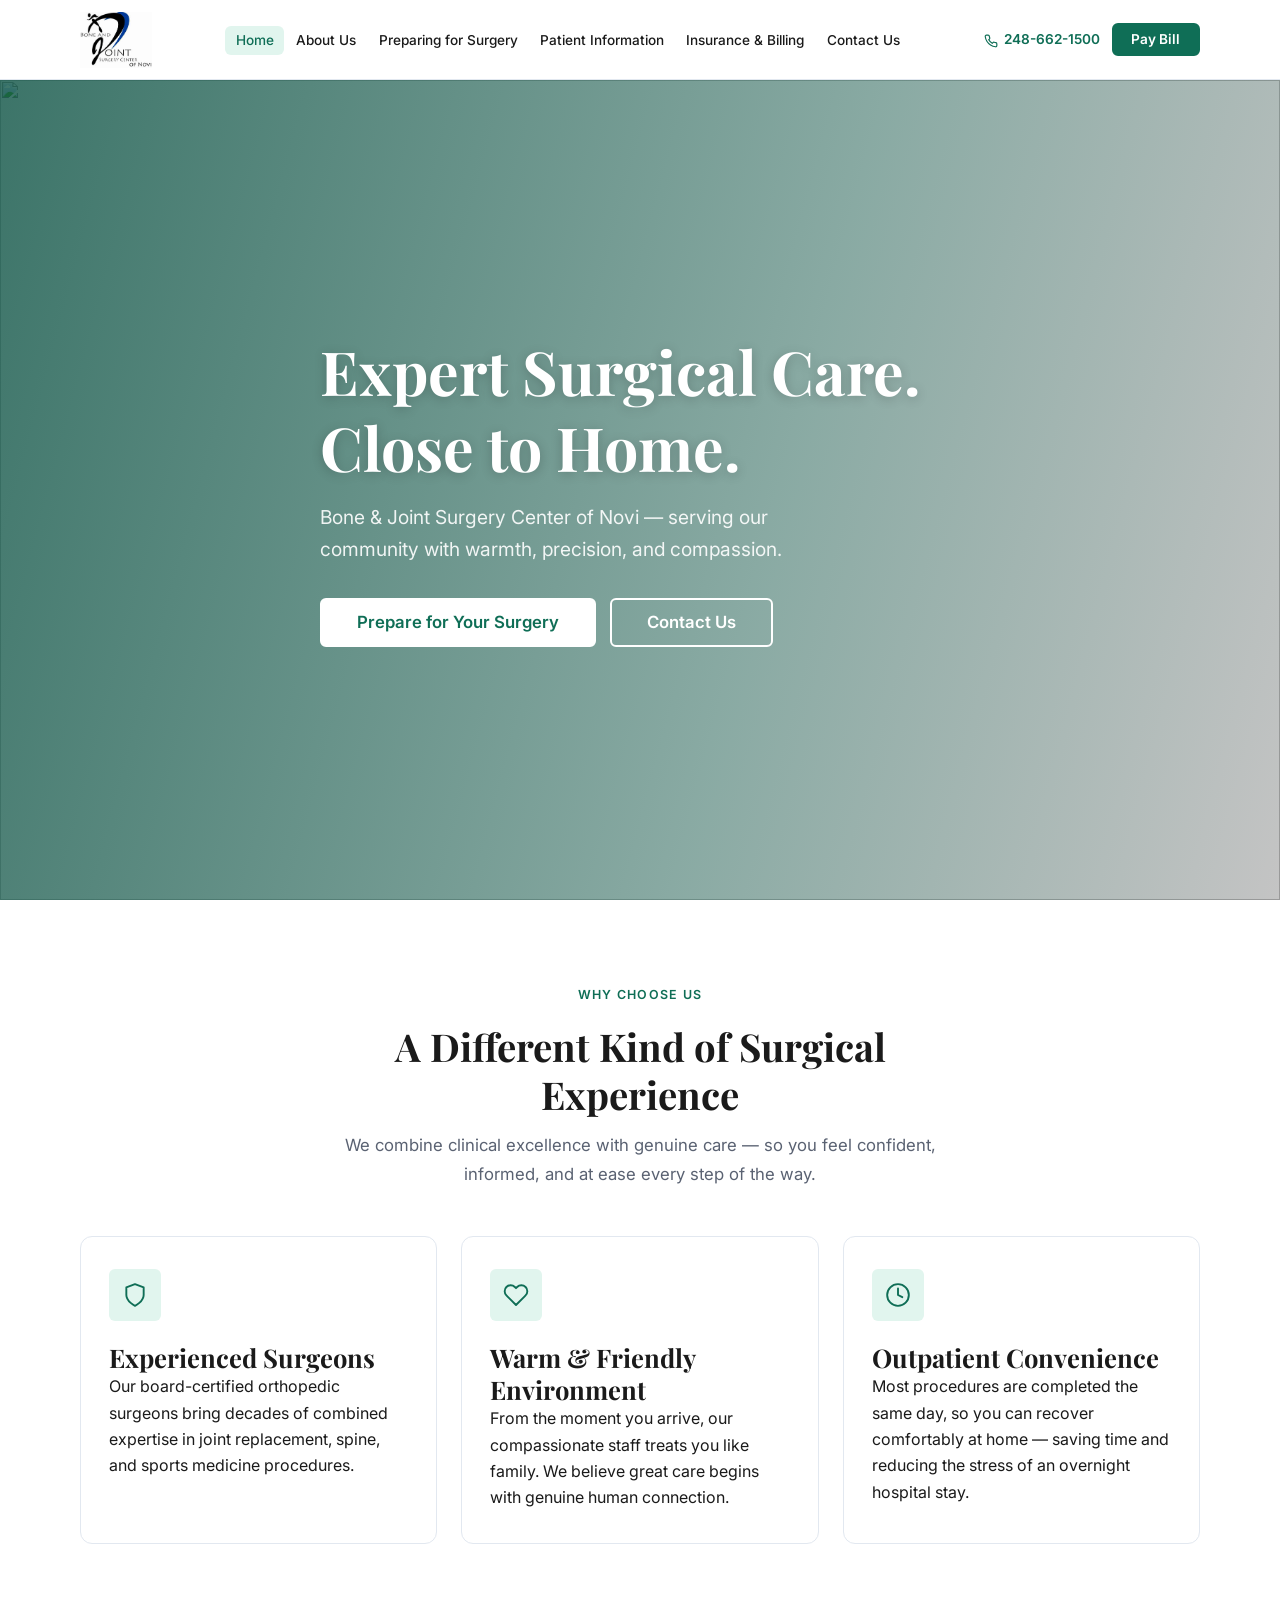
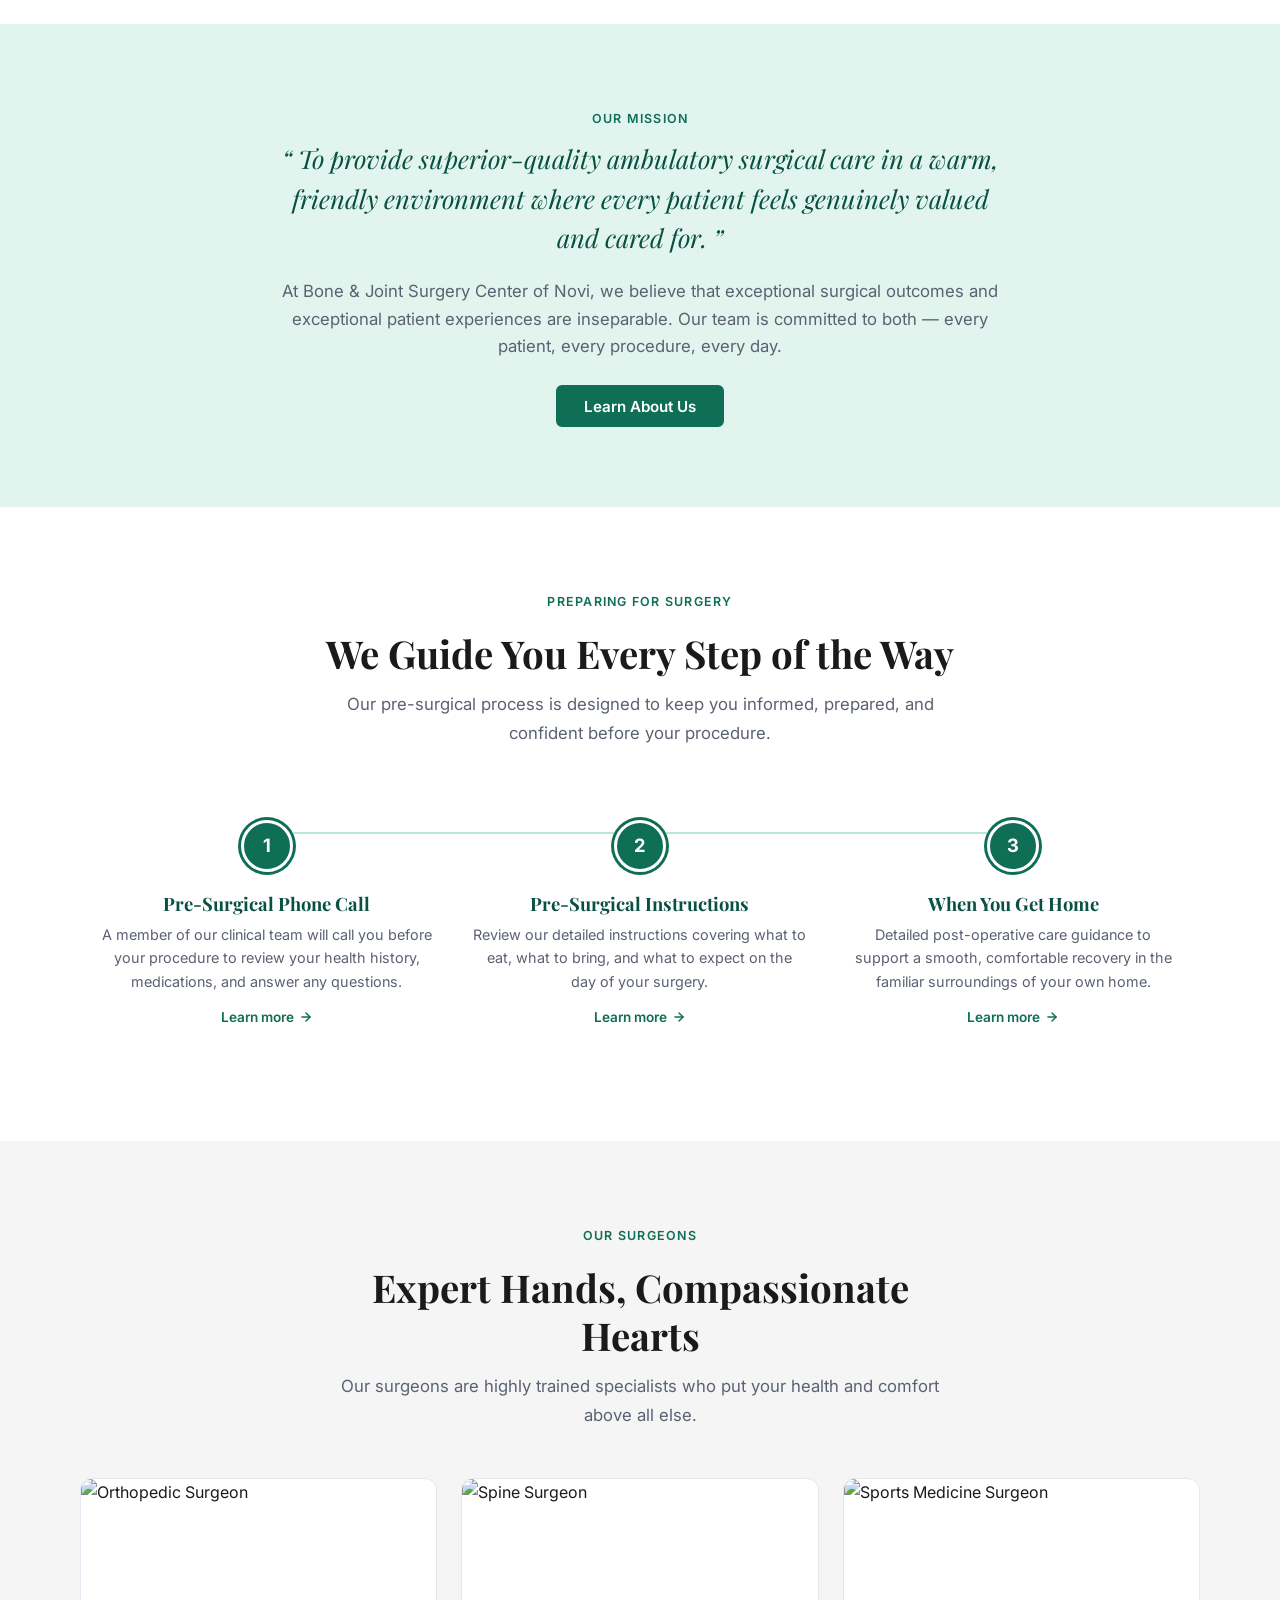
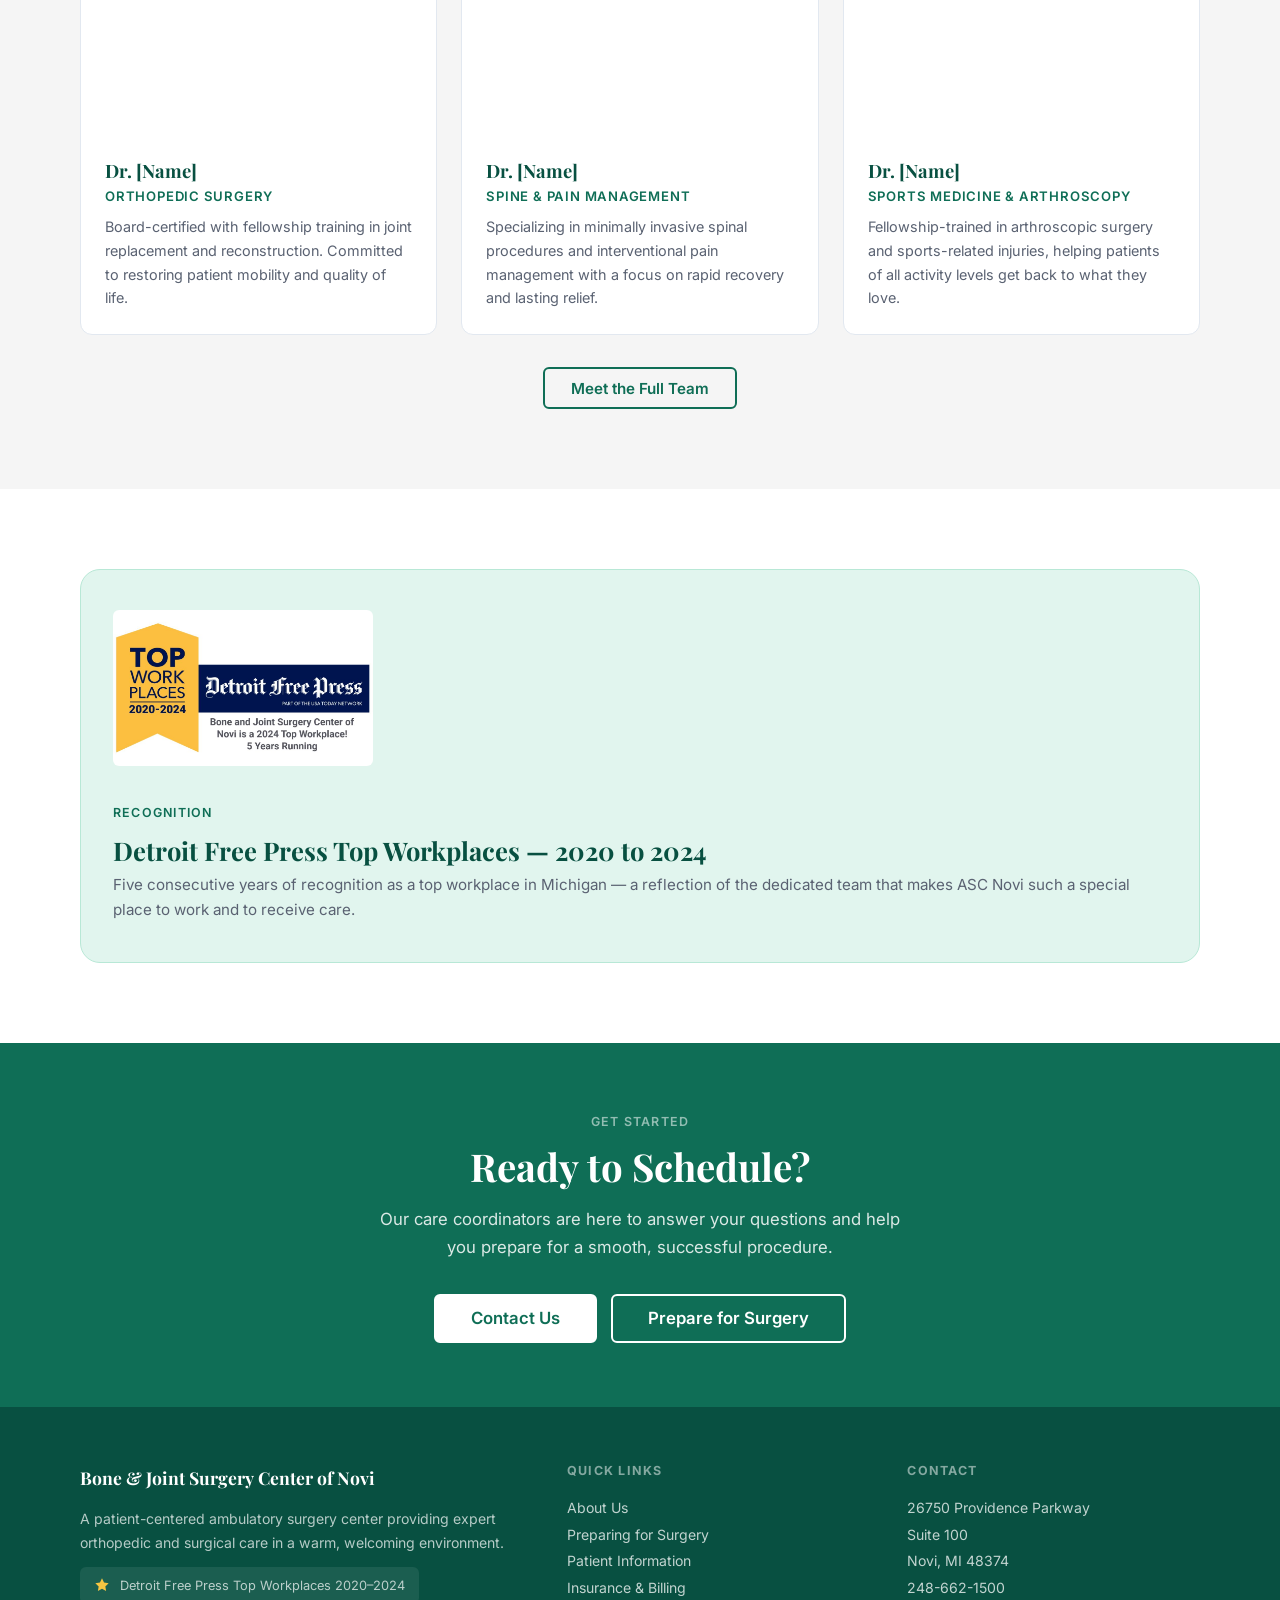
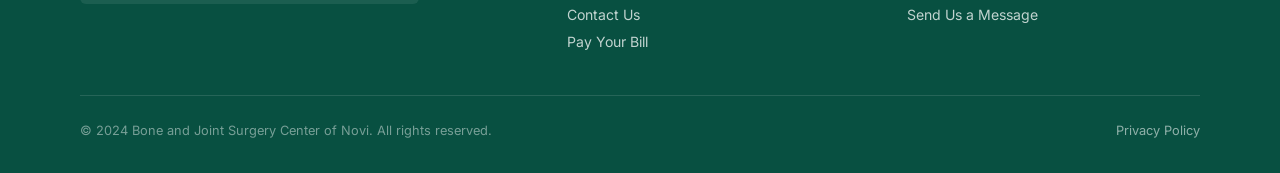
==== index.html @ f7911277 "Initial commit — ASC Novi static demo site Six-page static site (HTML/CSS/vanilla JS) for Bone and J" ====
<!DOCTYPE html>
<html lang="en">
<head>
  <meta charset="UTF-8" />
  <meta name="viewport" content="width=device-width, initial-scale=1.0" />
  <title>Bone &amp; Joint Surgery Center of Novi | Expert Outpatient Surgical Care</title>
  <meta name="description" content="Bone and Joint Surgery Center of Novi is a warm, patient-centered ambulatory surgery center offering expert orthopedic surgical care close to home in Novi, MI." />
  <link rel="preconnect" href="https://fonts.googleapis.com" />
  <link rel="preconnect" href="https://fonts.gstatic.com" crossorigin />
  <link href="https://fonts.googleapis.com/css2?family=Inter:wght@400;500;600;700&family=Playfair+Display:ital,wght@0,700;1,400&display=swap" rel="stylesheet" />
  <link rel="stylesheet" href="styles.css" />
</head>
<body>

  <!-- Navigation injected by nav.js -->
  <div id="nav-root"></div>

  <!-- ===================== HERO ===================== -->
  <section class="hero" aria-label="Welcome to Bone and Joint Surgery Center of Novi">
    <div class="hero-media">
      <!-- HERO IMAGE: replace src with images/hero-exterior.jpg once building photo is ready -->
      <img
        src="https://plus.unsplash.com/premium_photo-1661775601929-8c775187bea6?w=1600&auto=format&fit=crop&q=80"
        alt=""
        aria-hidden="true"
        loading="eager"
        fetchpriority="high"
      />
    </div>
    <div class="hero-overlay" aria-hidden="true"></div>
    <div class="container hero-content">
      <h1>Expert Surgical Care.<br />Close to Home.</h1>
      <p>Bone &amp; Joint Surgery Center of Novi — serving our community with warmth, precision, and compassion.</p>
      <div class="hero-btns">
        <a href="preparing.html" class="btn btn-white btn-lg">Prepare for Your Surgery</a>
        <a href="contact.html" class="btn btn-white-outline btn-lg">Contact Us</a>
      </div>
    </div>
  </section>

  <!-- ===================== WHY CHOOSE US ===================== -->
  <section class="section section--white" id="why-choose-us">
    <div class="container">
      <div class="section-header centered">
        <span class="section-label">Why Choose Us</span>
        <h2>A Different Kind of Surgical Experience</h2>
        <p>We combine clinical excellence with genuine care — so you feel confident, informed, and at ease every step of the way.</p>
      </div>
      <div class="grid-3">
        <div class="card">
          <div class="card-icon" aria-hidden="true">
            <svg xmlns="http://www.w3.org/2000/svg" viewBox="0 0 24 24" fill="none" stroke="currentColor" stroke-width="1.75" stroke-linecap="round" stroke-linejoin="round">
              <path d="M12 22s8-4 8-10V5l-8-3-8 3v7c0 6 8 10 8 10z"/>
            </svg>
          </div>
          <h3>Experienced Surgeons</h3>
          <p>Our board-certified orthopedic surgeons bring decades of combined expertise in joint replacement, spine, and sports medicine procedures.</p>
        </div>
        <div class="card">
          <div class="card-icon" aria-hidden="true">
            <svg xmlns="http://www.w3.org/2000/svg" viewBox="0 0 24 24" fill="none" stroke="currentColor" stroke-width="1.75" stroke-linecap="round" stroke-linejoin="round">
              <path d="M20.84 4.61a5.5 5.5 0 0 0-7.78 0L12 5.67l-1.06-1.06a5.5 5.5 0 0 0-7.78 7.78l1.06 1.06L12 21.23l7.78-7.78 1.06-1.06a5.5 5.5 0 0 0 0-7.78z"/>
            </svg>
          </div>
          <h3>Warm &amp; Friendly Environment</h3>
          <p>From the moment you arrive, our compassionate staff treats you like family. We believe great care begins with genuine human connection.</p>
        </div>
        <div class="card">
          <div class="card-icon" aria-hidden="true">
            <svg xmlns="http://www.w3.org/2000/svg" viewBox="0 0 24 24" fill="none" stroke="currentColor" stroke-width="1.75" stroke-linecap="round" stroke-linejoin="round">
              <circle cx="12" cy="12" r="10"/>
              <polyline points="12 6 12 12 16 14"/>
            </svg>
          </div>
          <h3>Outpatient Convenience</h3>
          <p>Most procedures are completed the same day, so you can recover comfortably at home — saving time and reducing the stress of an overnight hospital stay.</p>
        </div>
      </div>
    </div>
  </section>

  <!-- ===================== OUR MISSION ===================== -->
  <section class="section section--accent" id="our-mission">
    <div class="container">
      <div class="mission-block">
        <span class="section-label">Our Mission</span>
        <blockquote>
          To provide superior-quality ambulatory surgical care in a warm, friendly environment where every patient feels genuinely valued and cared for.
        </blockquote>
        <p>At Bone &amp; Joint Surgery Center of Novi, we believe that exceptional surgical outcomes and exceptional patient experiences are inseparable. Our team is committed to both — every patient, every procedure, every day.</p>
        <a href="about.html" class="btn btn-primary mt-3">Learn About Us</a>
      </div>
    </div>
  </section>

  <!-- ===================== PREPARING FOR SURGERY ===================== -->
  <section class="section section--white" id="preparing">
    <div class="container">
      <div class="section-header centered">
        <span class="section-label">Preparing for Surgery</span>
        <h2>We Guide You Every Step of the Way</h2>
        <p>Our pre-surgical process is designed to keep you informed, prepared, and confident before your procedure.</p>
      </div>
      <div class="timeline">
        <div class="timeline-step">
          <div class="timeline-num" aria-hidden="true">1</div>
          <div class="timeline-step-body">
            <h4>Pre-Surgical Phone Call</h4>
            <p>A member of our clinical team will call you before your procedure to review your health history, medications, and answer any questions.</p>
            <a href="preparing.html#pre-surgical-call">Learn more
              <svg xmlns="http://www.w3.org/2000/svg" width="14" height="14" viewBox="0 0 24 24" fill="none" stroke="currentColor" stroke-width="2.5" stroke-linecap="round" stroke-linejoin="round" aria-hidden="true"><line x1="5" y1="12" x2="19" y2="12"/><polyline points="12 5 19 12 12 19"/></svg>
            </a>
          </div>
        </div>
        <div class="timeline-step">
          <div class="timeline-num" aria-hidden="true">2</div>
          <div class="timeline-step-body">
            <h4>Pre-Surgical Instructions</h4>
            <p>Review our detailed instructions covering what to eat, what to bring, and what to expect on the day of your surgery.</p>
            <a href="preparing.html#pre-surgical-instructions">Learn more
              <svg xmlns="http://www.w3.org/2000/svg" width="14" height="14" viewBox="0 0 24 24" fill="none" stroke="currentColor" stroke-width="2.5" stroke-linecap="round" stroke-linejoin="round" aria-hidden="true"><line x1="5" y1="12" x2="19" y2="12"/><polyline points="12 5 19 12 12 19"/></svg>
            </a>
          </div>
        </div>
        <div class="timeline-step">
          <div class="timeline-num" aria-hidden="true">3</div>
          <div class="timeline-step-body">
            <h4>When You Get Home</h4>
            <p>Detailed post-operative care guidance to support a smooth, comfortable recovery in the familiar surroundings of your own home.</p>
            <a href="preparing.html#when-you-get-home">Learn more
              <svg xmlns="http://www.w3.org/2000/svg" width="14" height="14" viewBox="0 0 24 24" fill="none" stroke="currentColor" stroke-width="2.5" stroke-linecap="round" stroke-linejoin="round" aria-hidden="true"><line x1="5" y1="12" x2="19" y2="12"/><polyline points="12 5 19 12 12 19"/></svg>
            </a>
          </div>
        </div>
      </div>
    </div>
  </section>

  <!-- ===================== OUR SURGEONS ===================== -->
  <section class="section section--tinted" id="our-surgeons">
    <div class="container">
      <div class="section-header centered">
        <span class="section-label">Our Surgeons</span>
        <h2>Expert Hands, Compassionate Hearts</h2>
        <p>Our surgeons are highly trained specialists who put your health and comfort above all else.</p>
      </div>
      <div class="grid-3">
        <div class="surgeon-card">
          <img src="https://images.unsplash.com/photo-1612349317150-e413f6a5b16d?w=400&h=520&auto=format&fit=crop&crop=faces"
            alt="Orthopedic Surgeon" loading="lazy" width="400" height="260" />
          <div class="surgeon-card-body">
            <h4>Dr. [Name]</h4>
            <p class="specialty">Orthopedic Surgery</p>
            <p>Board-certified with fellowship training in joint replacement and reconstruction. Committed to restoring patient mobility and quality of life.</p>
          </div>
        </div>
        <div class="surgeon-card">
          <img src="https://images.unsplash.com/photo-1559839734-2b71ea197ec2?w=400&h=520&auto=format&fit=crop&crop=faces"
            alt="Spine Surgeon" loading="lazy" width="400" height="260" />
          <div class="surgeon-card-body">
            <h4>Dr. [Name]</h4>
            <p class="specialty">Spine &amp; Pain Management</p>
            <p>Specializing in minimally invasive spinal procedures and interventional pain management with a focus on rapid recovery and lasting relief.</p>
          </div>
        </div>
        <div class="surgeon-card">
          <img src="https://images.unsplash.com/photo-1622253692010-333f2da6031d?w=400&h=520&auto=format&fit=crop&crop=faces"
            alt="Sports Medicine Surgeon" loading="lazy" width="400" height="260" />
          <div class="surgeon-card-body">
            <h4>Dr. [Name]</h4>
            <p class="specialty">Sports Medicine &amp; Arthroscopy</p>
            <p>Fellowship-trained in arthroscopic surgery and sports-related injuries, helping patients of all activity levels get back to what they love.</p>
          </div>
        </div>
      </div>
      <div class="text-center mt-4">
        <a href="about.html#surgeons" class="btn btn-outline">Meet the Full Team</a>
      </div>
    </div>
  </section>

  <!-- ===================== AWARD CALLOUT ===================== -->
  <section class="section section--white" id="awards">
    <div class="container">
      <div class="award-callout">
        <img
          src="images/award-badge.jpeg"
          alt="Detroit Free Press Top Workplaces 2020–2024 — 5 Years Running"
          loading="lazy"
          style="width:260px;flex-shrink:0;border-radius:var(--radius-sm);"
        />
        <div class="award-content">
          <span class="section-label">Recognition</span>
          <h3>Detroit Free Press Top Workplaces — 2020 to 2024</h3>
          <p>Five consecutive years of recognition as a top workplace in Michigan — a reflection of the dedicated team that makes ASC Novi such a special place to work and to receive care.</p>
        </div>
      </div>
    </div>
  </section>

  <!-- ===================== CTA BANNER ===================== -->
  <section class="cta-banner" id="schedule" aria-label="Schedule your procedure">
    <div class="container">
      <span class="section-label" style="color:rgba(255,255,255,.55);">Get Started</span>
      <h2>Ready to Schedule?</h2>
      <p>Our care coordinators are here to answer your questions and help you prepare for a smooth, successful procedure.</p>
      <div class="btn-group">
        <a href="contact.html" class="btn btn-white btn-lg">Contact Us</a>
        <a href="preparing.html" class="btn btn-white-outline btn-lg">Prepare for Surgery</a>
      </div>
    </div>
  </section>

  <!-- ===================== FOOTER ===================== -->
  <footer class="site-footer" role="contentinfo">
    <div class="container">
      <div class="footer-grid">
        <div class="footer-brand">
          <div class="logo">Bone &amp; Joint Surgery Center of Novi</div>
          <p>A patient-centered ambulatory surgery center providing expert orthopedic and surgical care in a warm, welcoming environment.</p>
          <div class="footer-award">
            <svg xmlns="http://www.w3.org/2000/svg" width="16" height="16" viewBox="0 0 24 24" fill="currentColor" aria-hidden="true">
              <polygon points="12 2 15.09 8.26 22 9.27 17 14.14 18.18 21.02 12 17.77 5.82 21.02 7 14.14 2 9.27 8.91 8.26 12 2"/>
            </svg>
            Detroit Free Press Top Workplaces 2020–2024
          </div>
        </div>
        <div class="footer-col">
          <h5>Quick Links</h5>
          <a href="about.html">About Us</a>
          <a href="preparing.html">Preparing for Surgery</a>
          <a href="patients.html">Patient Information</a>
          <a href="billing.html">Insurance &amp; Billing</a>
          <a href="contact.html">Contact Us</a>
          <a href="https://secure.epayhealthcare.com/bjn568epay" target="_blank" rel="noopener noreferrer">Pay Your Bill</a>
        </div>
        <div class="footer-col">
          <h5>Contact</h5>
          <address>
            26750 Providence Parkway<br />
            Suite 100<br />
            Novi, MI 48374
          </address>
          <a href="tel:2486621500">248-662-1500</a>
          <a href="contact.html">Send Us a Message</a>
        </div>
      </div>
      <div class="footer-bottom">
        <p>&copy; 2024 Bone and Joint Surgery Center of Novi. All rights reserved.</p>
        <a href="contact.html">Privacy Policy</a>
      </div>
    </div>
  </footer>

  <script src="nav.js"></script>
</body>
</html>
---- styles.css ----
/* ============================================================
   ASC Novi — Shared Stylesheet
   ============================================================ */

/* --- Custom Properties --- */
:root {
  --color-primary:      #0F6E56;
  --color-primary-dark: #085041;
  --color-primary-mid:  #0d5f4a;
  --color-accent:       #E1F5EE;
  --color-accent-border:#b8e8d6;
  --color-bg:           #F5F5F5;
  --color-surface:      #FFFFFF;
  --color-text:         #1A1A1A;
  --color-text-muted:   #5a6272;
  --color-border:       #e2e8f0;
  --color-nav-height:   80px;

  --font-body:    'Inter', system-ui, sans-serif;
  --font-heading: 'Playfair Display', Georgia, serif;

  --radius-sm:  6px;
  --radius-md:  12px;
  --radius-lg:  20px;

  --shadow-card: 0 1px 4px rgba(0,0,0,.07), 0 2px 12px rgba(0,0,0,.05);
  --transition:  .22s ease;
}

/* --- Reset --- */
*, *::before, *::after { box-sizing: border-box; margin: 0; padding: 0; }
html { scroll-behavior: smooth; font-size: 16px; }
body {
  font-family: var(--font-body);
  color: var(--color-text);
  background: var(--color-bg);
  line-height: 1.65;
  -webkit-font-smoothing: antialiased;
}
img, video { display: block; max-width: 100%; }
a { color: inherit; text-decoration: none; }
ul { list-style: none; }
button { cursor: pointer; font-family: inherit; }

/* --- Typography --- */
h1, h2, h3, h4, h5 {
  font-family: var(--font-heading);
  line-height: 1.25;
  color: var(--color-text);
}
h1 { font-size: clamp(2rem, 5vw, 3.4rem); }
h2 { font-size: clamp(1.6rem, 3.5vw, 2.4rem); }
h3 { font-size: clamp(1.2rem, 2.5vw, 1.6rem); }
h4 { font-size: 1.15rem; }
p  { font-size: 1rem; }

.section-label {
  display: inline-block;
  font-size: .78rem;
  font-weight: 600;
  letter-spacing: .1em;
  text-transform: uppercase;
  color: var(--color-primary);
  margin-bottom: .6rem;
}

/* --- Layout Utilities --- */
.container {
  width: 100%;
  max-width: 1160px;
  margin-inline: auto;
  padding-inline: 1.25rem;
}
.section { padding-block: 5rem; }
.section--tinted { background: var(--color-bg); }
.section--white  { background: var(--color-surface); }
.section--accent { background: var(--color-accent); }
.section--dark   { background: var(--color-primary-dark); color: #fff; }

.text-center { text-align: center; }
.mt-1 { margin-top: .5rem; }
.mt-2 { margin-top: 1rem; }
.mt-3 { margin-top: 1.5rem; }
.mt-4 { margin-top: 2rem; }
.mb-1 { margin-bottom: .5rem; }
.mb-2 { margin-bottom: 1rem; }
.mb-3 { margin-bottom: 1.5rem; }

/* --- Buttons --- */
.btn {
  display: inline-flex;
  align-items: center;
  gap: .45rem;
  padding: .72rem 1.6rem;
  border-radius: var(--radius-sm);
  font-size: .95rem;
  font-weight: 600;
  font-family: var(--font-body);
  border: 2px solid transparent;
  transition: background var(--transition), color var(--transition), border-color var(--transition);
  line-height: 1;
  white-space: nowrap;
}
.btn-primary {
  background: var(--color-primary);
  color: #fff;
  border-color: var(--color-primary);
}
.btn-primary:hover {
  background: var(--color-primary-dark);
  border-color: var(--color-primary-dark);
}
.btn-outline {
  background: transparent;
  color: var(--color-primary);
  border-color: var(--color-primary);
}
.btn-outline:hover {
  background: var(--color-primary);
  color: #fff;
}
.btn-white {
  background: #fff;
  color: var(--color-primary);
  border-color: #fff;
}
.btn-white:hover {
  background: var(--color-accent);
}
.btn-white-outline {
  background: transparent;
  color: #fff;
  border-color: #fff;
}
.btn-white-outline:hover {
  background: rgba(255,255,255,.12);
}
.btn-sm {
  padding: .5rem 1.1rem;
  font-size: .85rem;
}
.btn-lg {
  padding: .9rem 2.2rem;
  font-size: 1.05rem;
}

/* ============================================================
   NAVIGATION
   ============================================================ */
#site-nav {
  position: sticky;
  top: 0;
  z-index: 1000;
  background: var(--color-surface);
  border-bottom: 1px solid var(--color-border);
  height: var(--color-nav-height);
  transition: box-shadow var(--transition);
}
#site-nav.scrolled {
  box-shadow: 0 2px 16px rgba(0,0,0,.08);
}
.nav-inner {
  display: flex;
  align-items: center;
  justify-content: space-between;
  height: 100%;
  gap: 1rem;
}
.nav-logo {
  display: flex;
  align-items: center;
  flex-shrink: 0;
  line-height: 1;
}
.nav-logo-img {
  display: block;
  height: 56px;
  width: auto;
}
.nav-links {
  display: flex;
  align-items: center;
  gap: .1rem;
  flex: 1;
  justify-content: center;
}
.nav-links a {
  font-size: .85rem;
  font-weight: 500;
  color: var(--color-text);
  padding: .4rem .65rem;
  border-radius: var(--radius-sm);
  transition: color var(--transition), background var(--transition);
  white-space: nowrap;
}
.nav-links a:hover,
.nav-links a.active {
  color: var(--color-primary);
  background: var(--color-accent);
}
.nav-right {
  display: flex;
  align-items: center;
  gap: .75rem;
  flex-shrink: 0;
}
.nav-phone {
  font-size: .85rem;
  font-weight: 600;
  color: var(--color-primary);
  white-space: nowrap;
}
.nav-phone svg { vertical-align: middle; margin-right: .2rem; }
.nav-hamburger {
  display: none;
  flex-direction: column;
  gap: 5px;
  background: none;
  border: none;
  padding: .4rem;
  margin-left: .5rem;
}
.nav-hamburger span {
  display: block;
  width: 22px;
  height: 2px;
  background: var(--color-text);
  border-radius: 2px;
  transition: transform var(--transition), opacity var(--transition);
}
/* gap:6 + height:2.5 → centre offset = (6 + 2.5) / 2 = 4.25 ≈ 8.5px total */
.nav-hamburger.open span:nth-child(1) { transform: translateY(8.5px) rotate(45deg); }
.nav-hamburger.open span:nth-child(2) { opacity: 0; transform: scaleX(0); }
.nav-hamburger.open span:nth-child(3) { transform: translateY(-8.5px) rotate(-45deg); }

.nav-mobile-menu {
  display: none;
  position: absolute;
  top: var(--color-nav-height);
  left: 0;
  right: 0;
  background: var(--color-surface);
  border-bottom: 1px solid var(--color-border);
  padding: 1rem 1.25rem 1.5rem;
  z-index: 999;
}
.nav-mobile-menu.open { display: block; }
.nav-mobile-menu a {
  display: block;
  font-size: .95rem;
  font-weight: 500;
  padding: .7rem 0;
  border-bottom: 1px solid var(--color-border);
  color: var(--color-text);
}
.nav-mobile-menu a:last-child { border-bottom: none; }
.nav-mobile-menu a:hover { color: var(--color-primary); }
.nav-mobile-bottom {
  margin-top: 1rem;
  display: flex;
  align-items: center;
  justify-content: space-between;
}
.nav-mobile-phone {
  font-weight: 600;
  color: var(--color-primary);
  font-size: .9rem;
}

/* ============================================================
   HERO
   ============================================================ */
.hero {
  position: relative;
  height: calc(100vh - var(--color-nav-height));
  min-height: 520px;
  max-height: 860px;
  overflow: hidden;
  display: flex;
  align-items: center;
}
.hero-media {
  position: absolute;
  inset: 0;
  z-index: 0;
}
.hero-media video,
.hero-media img {
  width: 100%;
  height: 100%;
  object-fit: cover;
  object-position: center 30%;
}
.hero-overlay {
  position: absolute;
  inset: 0;
  background: linear-gradient(105deg, rgba(8,80,65,.78) 0%, rgba(8,80,65,.45) 60%, rgba(0,0,0,.2) 100%);
  z-index: 1;
}
.hero-content {
  position: relative;
  z-index: 2;
  color: #fff;
  max-width: 680px;
}
.hero-content h1 {
  color: #fff;
  font-size: clamp(2.2rem, 6vw, 3.8rem);
  margin-bottom: 1rem;
  text-shadow: 0 2px 12px rgba(0,0,0,.2);
}
.hero-content p {
  font-size: clamp(.95rem, 2vw, 1.2rem);
  color: rgba(255,255,255,.9);
  margin-bottom: 2rem;
  max-width: 520px;
  line-height: 1.7;
}
.hero-btns { display: flex; flex-wrap: wrap; gap: .85rem; }

/* ============================================================
   CARDS
   ============================================================ */
.card {
  background: var(--color-surface);
  border: 1px solid var(--color-border);
  border-radius: var(--radius-md);
  padding: 2rem 1.75rem;
  transition: box-shadow var(--transition);
}
.card:hover { box-shadow: var(--shadow-card); }

.card-icon {
  width: 52px;
  height: 52px;
  border-radius: var(--radius-sm);
  background: var(--color-accent);
  display: flex;
  align-items: center;
  justify-content: center;
  margin-bottom: 1.25rem;
  color: var(--color-primary);
}
.card-icon svg { width: 26px; height: 26px; }

.grid-3 { display: grid; grid-template-columns: repeat(3, 1fr); gap: 1.5rem; }
.grid-2 { display: grid; grid-template-columns: repeat(2, 1fr); gap: 1.5rem; }
.grid-auto { display: grid; grid-template-columns: repeat(auto-fit, minmax(280px, 1fr)); gap: 1.5rem; }

/* ============================================================
   SECTION HEADERS
   ============================================================ */
.section-header {
  margin-bottom: 3rem;
}
.section-header.centered {
  text-align: center;
  max-width: 640px;
  margin-inline: auto;
  margin-bottom: 3rem;
}
.section-header h2 { margin-top: .4rem; }
.section-header p {
  margin-top: .85rem;
  color: var(--color-text-muted);
  font-size: 1.05rem;
  line-height: 1.7;
}

/* ============================================================
   MISSION BLOCK
   ============================================================ */
.mission-block {
  max-width: 720px;
  margin-inline: auto;
  text-align: center;
}
.mission-block blockquote {
  font-family: var(--font-heading);
  font-size: clamp(1.2rem, 2.5vw, 1.6rem);
  color: var(--color-primary-dark);
  line-height: 1.55;
  border-left: none;
  padding: 0;
  font-style: italic;
}
.mission-block blockquote::before { content: "\201C"; }
.mission-block blockquote::after  { content: "\201D"; }
.mission-block p {
  margin-top: 1.25rem;
  color: var(--color-text-muted);
  font-size: 1.05rem;
}

/* ============================================================
   TIMELINE (Preparing for Surgery — Home)
   ============================================================ */
.timeline {
  display: grid;
  grid-template-columns: repeat(3, 1fr);
  gap: 0;
  position: relative;
}
.timeline::before {
  content: '';
  position: absolute;
  top: 36px;
  left: calc(16.67% + 26px);
  right: calc(16.67% + 26px);
  height: 2px;
  background: var(--color-accent-border);
}
.timeline-step {
  text-align: center;
  padding: 1.5rem 1.25rem 2rem;
  position: relative;
}
.timeline-num {
  width: 52px;
  height: 52px;
  border-radius: 50%;
  background: var(--color-primary);
  color: #fff;
  font-weight: 700;
  font-size: 1.15rem;
  display: flex;
  align-items: center;
  justify-content: center;
  margin: 0 auto 1.25rem;
  position: relative;
  z-index: 1;
  border: 3px solid var(--color-surface);
  box-shadow: 0 0 0 3px var(--color-primary);
}
.timeline-step h4 { margin-bottom: .5rem; color: var(--color-primary-dark); }
.timeline-step p { font-size: .9rem; color: var(--color-text-muted); }
.timeline-step a {
  display: inline-flex;
  align-items: center;
  gap: .3rem;
  font-size: .85rem;
  font-weight: 600;
  color: var(--color-primary);
  margin-top: .75rem;
}
.timeline-step a:hover { text-decoration: underline; }

/* ============================================================
   SURGEON CARDS
   ============================================================ */
.surgeon-card {
  background: var(--color-surface);
  border: 1px solid var(--color-border);
  border-radius: var(--radius-md);
  overflow: hidden;
  transition: box-shadow var(--transition);
}
.surgeon-card:hover { box-shadow: var(--shadow-card); }
.surgeon-card img {
  width: 100%;
  height: 260px;
  object-fit: cover;
  object-position: center top;
}
.surgeon-card-body {
  padding: 1.25rem 1.5rem 1.5rem;
}
.surgeon-card-body h4 { font-size: 1.15rem; color: var(--color-primary-dark); }
.surgeon-card-body .specialty {
  font-size: .82rem;
  font-weight: 600;
  letter-spacing: .06em;
  text-transform: uppercase;
  color: var(--color-primary);
  margin-top: .25rem;
}
.surgeon-card-body p {
  font-size: .9rem;
  color: var(--color-text-muted);
  margin-top: .5rem;
}

/* ============================================================
   AWARD CALLOUT
   ============================================================ */
.award-callout {
  background: var(--color-accent);
  border: 1px solid var(--color-accent-border);
  border-radius: var(--radius-lg);
  padding: 2.5rem 2rem;
  display: flex;
  align-items: center;
  gap: 2rem;
  flex-wrap: wrap;
}
.award-badge {
  width: 90px;
  height: 90px;
  border-radius: 50%;
  background: var(--color-primary);
  color: #fff;
  display: flex;
  flex-direction: column;
  align-items: center;
  justify-content: center;
  text-align: center;
  flex-shrink: 0;
  font-size: .65rem;
  font-weight: 700;
  letter-spacing: .03em;
  padding: .5rem;
  line-height: 1.3;
}
.award-badge .years { font-size: 1.4rem; font-family: var(--font-heading); line-height: 1; }
.award-content h3 { color: var(--color-primary-dark); }
.award-content p { color: var(--color-text-muted); margin-top: .4rem; font-size: .95rem; }

/* ============================================================
   CTA BANNER
   ============================================================ */
.cta-banner {
  background: var(--color-primary);
  color: #fff;
  padding-block: 4rem;
  text-align: center;
}
.cta-banner h2 { color: #fff; margin-bottom: 1rem; }
.cta-banner p { color: rgba(255,255,255,.85); font-size: 1.05rem; margin-bottom: 2rem; max-width: 540px; margin-inline: auto; margin-bottom: 2rem; }
.cta-banner .btn-group { display: flex; flex-wrap: wrap; justify-content: center; gap: .85rem; }

/* ============================================================
   FOOTER
   ============================================================ */
.site-footer {
  background: var(--color-primary-dark);
  color: #fff;
  padding-block: 3.5rem 2rem;
}
.footer-grid {
  display: grid;
  grid-template-columns: 1.5fr 1fr 1fr;
  gap: 3rem;
  margin-bottom: 2.5rem;
}
.footer-brand .logo {
  font-family: var(--font-heading);
  font-size: 1.1rem;
  font-weight: 700;
  color: #fff;
  margin-bottom: .9rem;
}
.footer-brand p { font-size: .88rem; color: rgba(255,255,255,.7); line-height: 1.7; }
.footer-col h5 {
  font-family: var(--font-body);
  font-size: .78rem;
  font-weight: 700;
  letter-spacing: .1em;
  text-transform: uppercase;
  color: rgba(255,255,255,.5);
  margin-bottom: 1rem;
}
.footer-col a, .footer-col p, .footer-col address {
  font-size: .88rem;
  color: rgba(255,255,255,.75);
  line-height: 1.9;
  font-style: normal;
  display: block;
}
.footer-col a:hover { color: #fff; }
.footer-award {
  display: inline-flex;
  align-items: center;
  gap: .6rem;
  background: rgba(255,255,255,.08);
  border-radius: var(--radius-sm);
  padding: .5rem .9rem;
  margin-top: .75rem;
  font-size: .8rem;
  color: rgba(255,255,255,.7);
}
.footer-award svg { color: #f5c542; flex-shrink: 0; }
.footer-bottom {
  border-top: 1px solid rgba(255,255,255,.12);
  padding-top: 1.5rem;
  display: flex;
  align-items: center;
  justify-content: space-between;
  flex-wrap: wrap;
  gap: .75rem;
}
.footer-bottom p { font-size: .8rem; color: rgba(255,255,255,.45); }
.footer-bottom a { color: rgba(255,255,255,.55); font-size: .8rem; }
.footer-bottom a:hover { color: #fff; }

/* ============================================================
   PAGE HEROES (inner pages)
   ============================================================ */
.page-hero {
  background: var(--color-primary);
  color: #fff;
  padding-block: 3.5rem 3rem;
}
.page-hero .section-label { color: rgba(255,255,255,.6); }
.page-hero h1 { color: #fff; font-size: clamp(1.8rem, 4vw, 2.8rem); margin-top: .3rem; }
.page-hero p { color: rgba(255,255,255,.85); margin-top: .75rem; font-size: 1.05rem; max-width: 580px; }

/* ============================================================
   ABOUT PAGE — TABS
   ============================================================ */
.tab-nav {
  display: flex;
  gap: .25rem;
  border-bottom: 2px solid var(--color-border);
  margin-bottom: 2.5rem;
  overflow-x: auto;
  scrollbar-width: none;
}
.tab-nav::-webkit-scrollbar { display: none; }
.tab-btn {
  padding: .75rem 1.4rem;
  font-size: .9rem;
  font-weight: 600;
  color: var(--color-text-muted);
  background: none;
  border: none;
  border-bottom: 2px solid transparent;
  margin-bottom: -2px;
  transition: color var(--transition), border-color var(--transition);
  white-space: nowrap;
  font-family: var(--font-body);
}
.tab-btn:hover { color: var(--color-primary); }
.tab-btn.active { color: var(--color-primary); border-bottom-color: var(--color-primary); }

.tab-panel { display: none; }
.tab-panel.active { display: block; }

.facility-grid {
  display: grid;
  grid-template-columns: 1fr 1fr;
  gap: 2.5rem;
  align-items: center;
}
.facility-grid img {
  border-radius: var(--radius-md);
  width: 100%;
  height: 340px;
  object-fit: cover;
}
.facility-text h3 { color: var(--color-primary-dark); margin-bottom: 1rem; }
.facility-text p { color: var(--color-text-muted); margin-bottom: .85rem; line-height: 1.75; }

.leader-card {
  display: flex;
  gap: 1.25rem;
  align-items: flex-start;
  padding: 1.5rem;
  border: 1px solid var(--color-border);
  border-radius: var(--radius-md);
  background: var(--color-surface);
}
.leader-avatar {
  width: 68px;
  height: 68px;
  border-radius: 50%;
  object-fit: cover;
  flex-shrink: 0;
  background: var(--color-accent);
}
.leader-info h4 { color: var(--color-primary-dark); }
.leader-info .role {
  font-size: .82rem;
  font-weight: 600;
  color: var(--color-primary);
  text-transform: uppercase;
  letter-spacing: .06em;
  margin: .2rem 0 .5rem;
}
.leader-info p { font-size: .88rem; color: var(--color-text-muted); }

/* ============================================================
   PREPARING PAGE
   ============================================================ */
.prep-section {
  padding-block: 3.5rem;
  border-bottom: 1px solid var(--color-border);
}
.prep-section:last-of-type { border-bottom: none; }
.prep-icon {
  width: 60px;
  height: 60px;
  border-radius: var(--radius-md);
  background: var(--color-accent);
  display: flex;
  align-items: center;
  justify-content: center;
  margin-bottom: 1.25rem;
  color: var(--color-primary);
}
.prep-icon svg { width: 30px; height: 30px; }
.prep-content h2 { margin-bottom: 1rem; color: var(--color-primary-dark); }
.prep-content p { color: var(--color-text-muted); margin-bottom: .85rem; line-height: 1.75; }
.prep-content ul {
  list-style: none;
  margin: 1rem 0;
}
.prep-content ul li {
  display: flex;
  gap: .65rem;
  align-items: flex-start;
  margin-bottom: .6rem;
  font-size: .95rem;
  color: var(--color-text-muted);
}
.prep-content ul li::before {
  content: '';
  width: 7px;
  height: 7px;
  border-radius: 50%;
  background: var(--color-primary);
  margin-top: .45rem;
  flex-shrink: 0;
}

.callout-box {
  background: var(--color-accent);
  border: 1px solid var(--color-accent-border);
  border-left: 4px solid var(--color-primary);
  border-radius: var(--radius-sm);
  padding: 1.25rem 1.5rem;
  display: flex;
  gap: 1rem;
  align-items: flex-start;
  margin: 1.5rem 0;
}
.callout-box svg { color: var(--color-primary); flex-shrink: 0; margin-top: .1rem; }
.callout-box p { font-size: .95rem; color: var(--color-text); }
.callout-box strong { color: var(--color-primary-dark); }

.passport-box {
  background: var(--color-primary);
  color: #fff;
  border-radius: var(--radius-md);
  padding: 2rem 2rem;
  display: flex;
  align-items: center;
  justify-content: space-between;
  gap: 1.5rem;
  flex-wrap: wrap;
  margin-top: 1.5rem;
}
.passport-box h4 { color: #fff; font-size: 1.15rem; }
.passport-box p { color: rgba(255,255,255,.8); font-size: .9rem; margin-top: .35rem; }

/* ============================================================
   FAQ ACCORDION
   ============================================================ */
.faq-list { border-top: 1px solid var(--color-border); }
.faq-item { border-bottom: 1px solid var(--color-border); }
.faq-question {
  display: flex;
  align-items: center;
  justify-content: space-between;
  gap: 1rem;
  width: 100%;
  padding: 1.15rem 0;
  background: none;
  border: none;
  text-align: left;
  font-family: var(--font-body);
  font-size: 1rem;
  font-weight: 600;
  color: var(--color-text);
  transition: color var(--transition);
}
.faq-question:hover { color: var(--color-primary); }
.faq-question svg {
  flex-shrink: 0;
  transition: transform var(--transition);
  color: var(--color-primary);
}
.faq-item.open .faq-question { color: var(--color-primary); }
.faq-item.open .faq-question svg { transform: rotate(180deg); }
.faq-answer {
  display: none;
  padding-bottom: 1.25rem;
  color: var(--color-text-muted);
  font-size: .95rem;
  line-height: 1.75;
}
.faq-item.open .faq-answer { display: block; }

/* ============================================================
   MAPS & DIRECTIONS
   ============================================================ */
.map-embed {
  width: 100%;
  height: 420px;
  border: 0;
  border-radius: var(--radius-md);
  display: block;
}
.directions-grid {
  display: grid;
  grid-template-columns: 1fr 1.4fr;
  gap: 2rem;
  align-items: start;
}

.travel-card {
  background: var(--color-surface);
  border: 1px solid var(--color-border);
  border-radius: var(--radius-md);
  padding: 1.5rem;
}
.travel-card h4 {
  color: var(--color-primary-dark);
  margin-bottom: .75rem;
  display: flex;
  align-items: center;
  gap: .5rem;
}
.travel-card h4 svg { color: var(--color-primary); }
.travel-card p, .travel-card address {
  font-size: .9rem;
  color: var(--color-text-muted);
  line-height: 1.75;
  font-style: normal;
}

/* ============================================================
   BILLING PAGE
   ============================================================ */
.pay-hero {
  background: var(--color-accent);
  border: 1px solid var(--color-accent-border);
  border-radius: var(--radius-lg);
  padding: 3rem 2rem;
  text-align: center;
  margin-bottom: 3rem;
}
.pay-hero svg { color: var(--color-primary); margin-bottom: 1rem; }
.pay-hero h2 { color: var(--color-primary-dark); margin-bottom: .75rem; }
.pay-hero p { color: var(--color-text-muted); margin-bottom: 1.75rem; max-width: 480px; margin-inline: auto; margin-bottom: 1.75rem; }

.insurance-grid {
  display: grid;
  grid-template-columns: repeat(auto-fit, minmax(200px, 1fr));
  gap: 1rem;
  margin-top: 1.5rem;
}
.insurance-tag {
  background: var(--color-surface);
  border: 1px solid var(--color-border);
  border-radius: var(--radius-sm);
  padding: .65rem 1rem;
  font-size: .88rem;
  font-weight: 500;
  color: var(--color-text-muted);
  text-align: center;
}

/* ============================================================
   CONTACT PAGE
   ============================================================ */
.contact-grid {
  display: grid;
  grid-template-columns: 1fr 1.2fr;
  gap: 3rem;
  align-items: start;
}
.contact-form {
  background: var(--color-surface);
  border: 1px solid var(--color-border);
  border-radius: var(--radius-md);
  padding: 2rem;
}
.contact-form h3 { margin-bottom: 1.5rem; color: var(--color-primary-dark); }
.form-group { margin-bottom: 1.25rem; }
.form-group label {
  display: block;
  font-size: .85rem;
  font-weight: 600;
  margin-bottom: .4rem;
  color: var(--color-text);
}
.form-group input,
.form-group select,
.form-group textarea {
  width: 100%;
  padding: .7rem .9rem;
  border: 1.5px solid var(--color-border);
  border-radius: var(--radius-sm);
  font-size: .95rem;
  font-family: var(--font-body);
  color: var(--color-text);
  background: var(--color-surface);
  transition: border-color var(--transition);
  outline: none;
}
.form-group input:focus,
.form-group select:focus,
.form-group textarea:focus {
  border-color: var(--color-primary);
}
.form-group textarea { resize: vertical; min-height: 120px; }
.form-row { display: grid; grid-template-columns: 1fr 1fr; gap: 1rem; }
.form-success {
  display: none;
  background: var(--color-accent);
  border: 1px solid var(--color-accent-border);
  border-radius: var(--radius-sm);
  padding: 1rem;
  text-align: center;
  color: var(--color-primary-dark);
  font-weight: 600;
  margin-top: 1rem;
}

.contact-info-card {
  background: var(--color-surface);
  border: 1px solid var(--color-border);
  border-radius: var(--radius-md);
  padding: 1.75rem;
  margin-bottom: 1.25rem;
}
.contact-info-card h4 {
  color: var(--color-primary-dark);
  margin-bottom: 1rem;
  display: flex;
  align-items: center;
  gap: .5rem;
}
.contact-info-card h4 svg { color: var(--color-primary); }
.contact-info-card p, .contact-info-card address {
  font-size: .92rem;
  color: var(--color-text-muted);
  line-height: 1.9;
  font-style: normal;
}
.contact-info-card a { color: var(--color-primary); }
.contact-info-card a:hover { text-decoration: underline; }

/* ============================================================
   RESPONSIVE
   ============================================================ */
@media (max-width: 960px) {
  .grid-3 { grid-template-columns: 1fr 1fr; }
  .footer-grid { grid-template-columns: 1fr 1fr; }
  .facility-grid { grid-template-columns: 1fr; }
  .facility-grid img { height: 240px; }
  .contact-grid { grid-template-columns: 1fr; }
  .directions-grid { grid-template-columns: 1fr; }
}

@media (max-width: 768px) {
  :root { --color-nav-height: 60px; }
  .section { padding-block: 3.5rem; }

  /* --- Mobile nav --- */
  .nav-links { display: none; }
  .nav-phone { display: none; }
  .nav-right .btn { display: none; }
  .nav-hamburger { display: flex; }
  #site-nav { overflow: visible; }

  /* Scale logo down on mobile */
  .nav-logo-img { height: 32px; }

  /* Bigger, easier-to-tap hamburger */
  .nav-hamburger {
    width: 44px;
    height: 44px;
    align-items: center;
    justify-content: center;
    flex-direction: column;
    gap: 6px;
    flex-shrink: 0;
    padding: 0;
    margin-left: .5rem;
  }
  .nav-hamburger span {
    width: 24px;
    height: 2.5px;
  }

  .hero { height: calc(100svh - 64px); min-height: 440px; }
  .hero-btns { flex-direction: column; align-items: flex-start; }
  .hero-btns .btn { width: 100%; justify-content: center; max-width: 280px; }

  .grid-3 { grid-template-columns: 1fr; }
  .grid-2 { grid-template-columns: 1fr; }

  .timeline { grid-template-columns: 1fr; }
  .timeline::before { display: none; }
  .timeline-step { text-align: left; display: flex; gap: 1rem; align-items: flex-start; padding: 1rem 0; }
  .timeline-num { flex-shrink: 0; margin: 0; }
  .timeline-step-body {}

  .footer-grid { grid-template-columns: 1fr; gap: 2rem; }
  .footer-bottom { flex-direction: column; text-align: center; }

  .award-callout { flex-direction: column; text-align: center; }
  .award-badge { margin-inline: auto; }

  .form-row { grid-template-columns: 1fr; }
  .passport-box { flex-direction: column; }
  .passport-box .btn { width: 100%; justify-content: center; }

  .tab-btn { padding: .65rem 1rem; font-size: .85rem; }
}

@media (max-width: 480px) {
  .container { padding-inline: 1rem; }
  .card { padding: 1.5rem 1.25rem; }
  .hero-content h1 { font-size: 1.9rem; }
  .page-hero { padding-block: 2.5rem 2rem; }
  .prep-section { padding-block: 2.5rem; }
}

/* ============================================================
   SCROLL TO TOP / MISC
   ============================================================ */
.visually-hidden {
  position: absolute;
  width: 1px;
  height: 1px;
  overflow: hidden;
  clip: rect(0,0,0,0);
  white-space: nowrap;
}
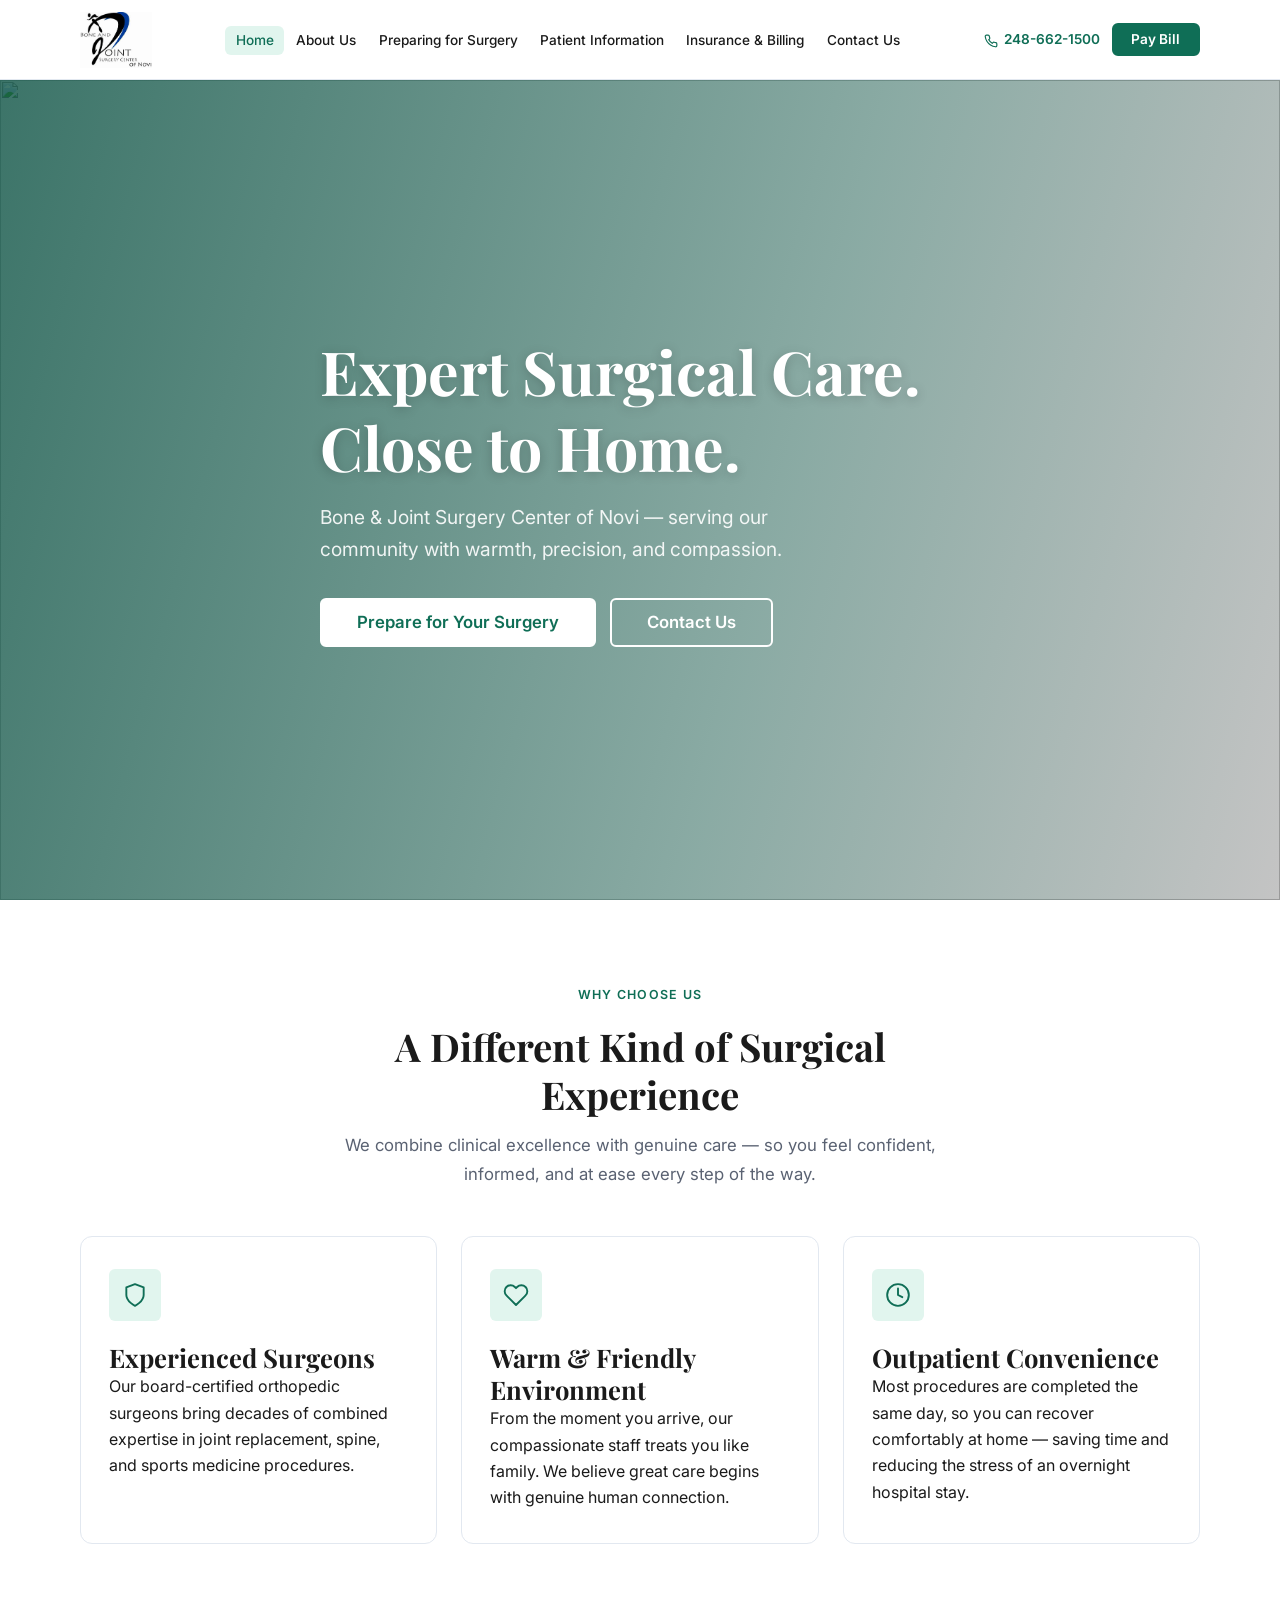
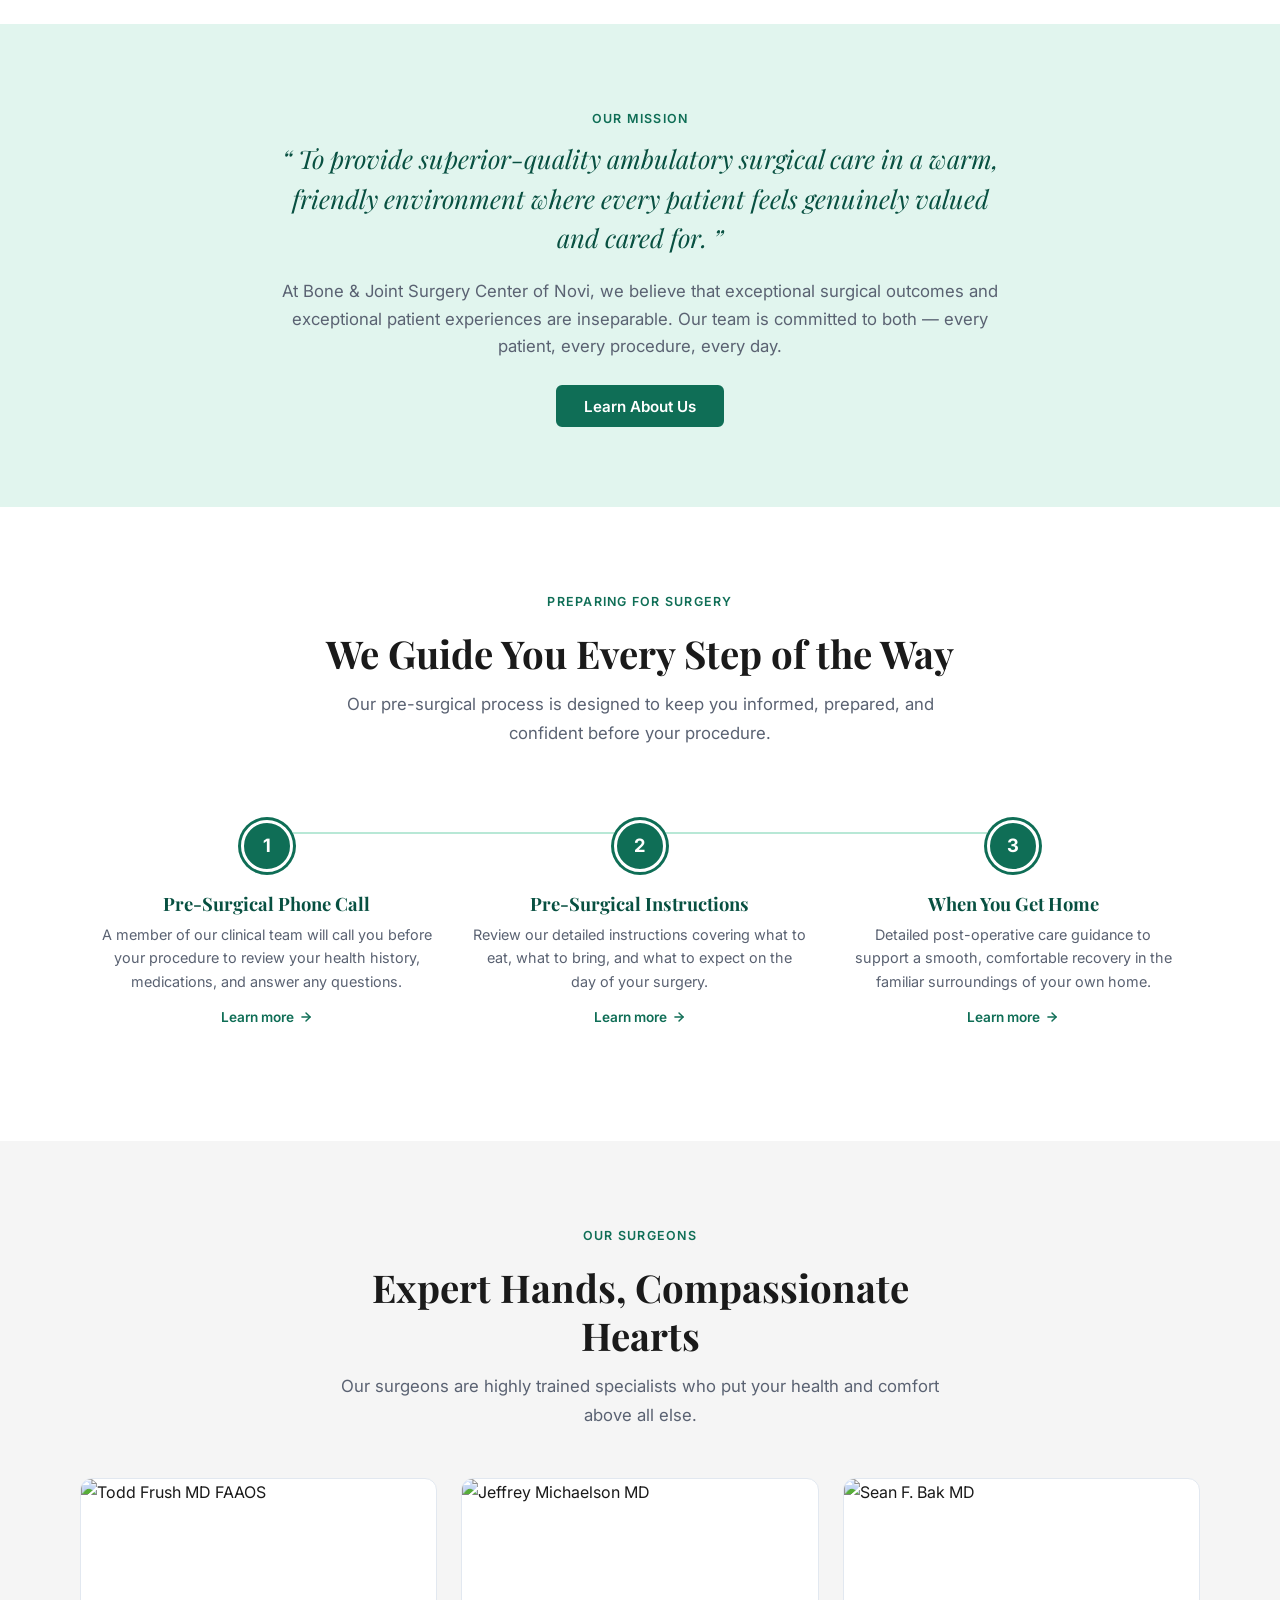
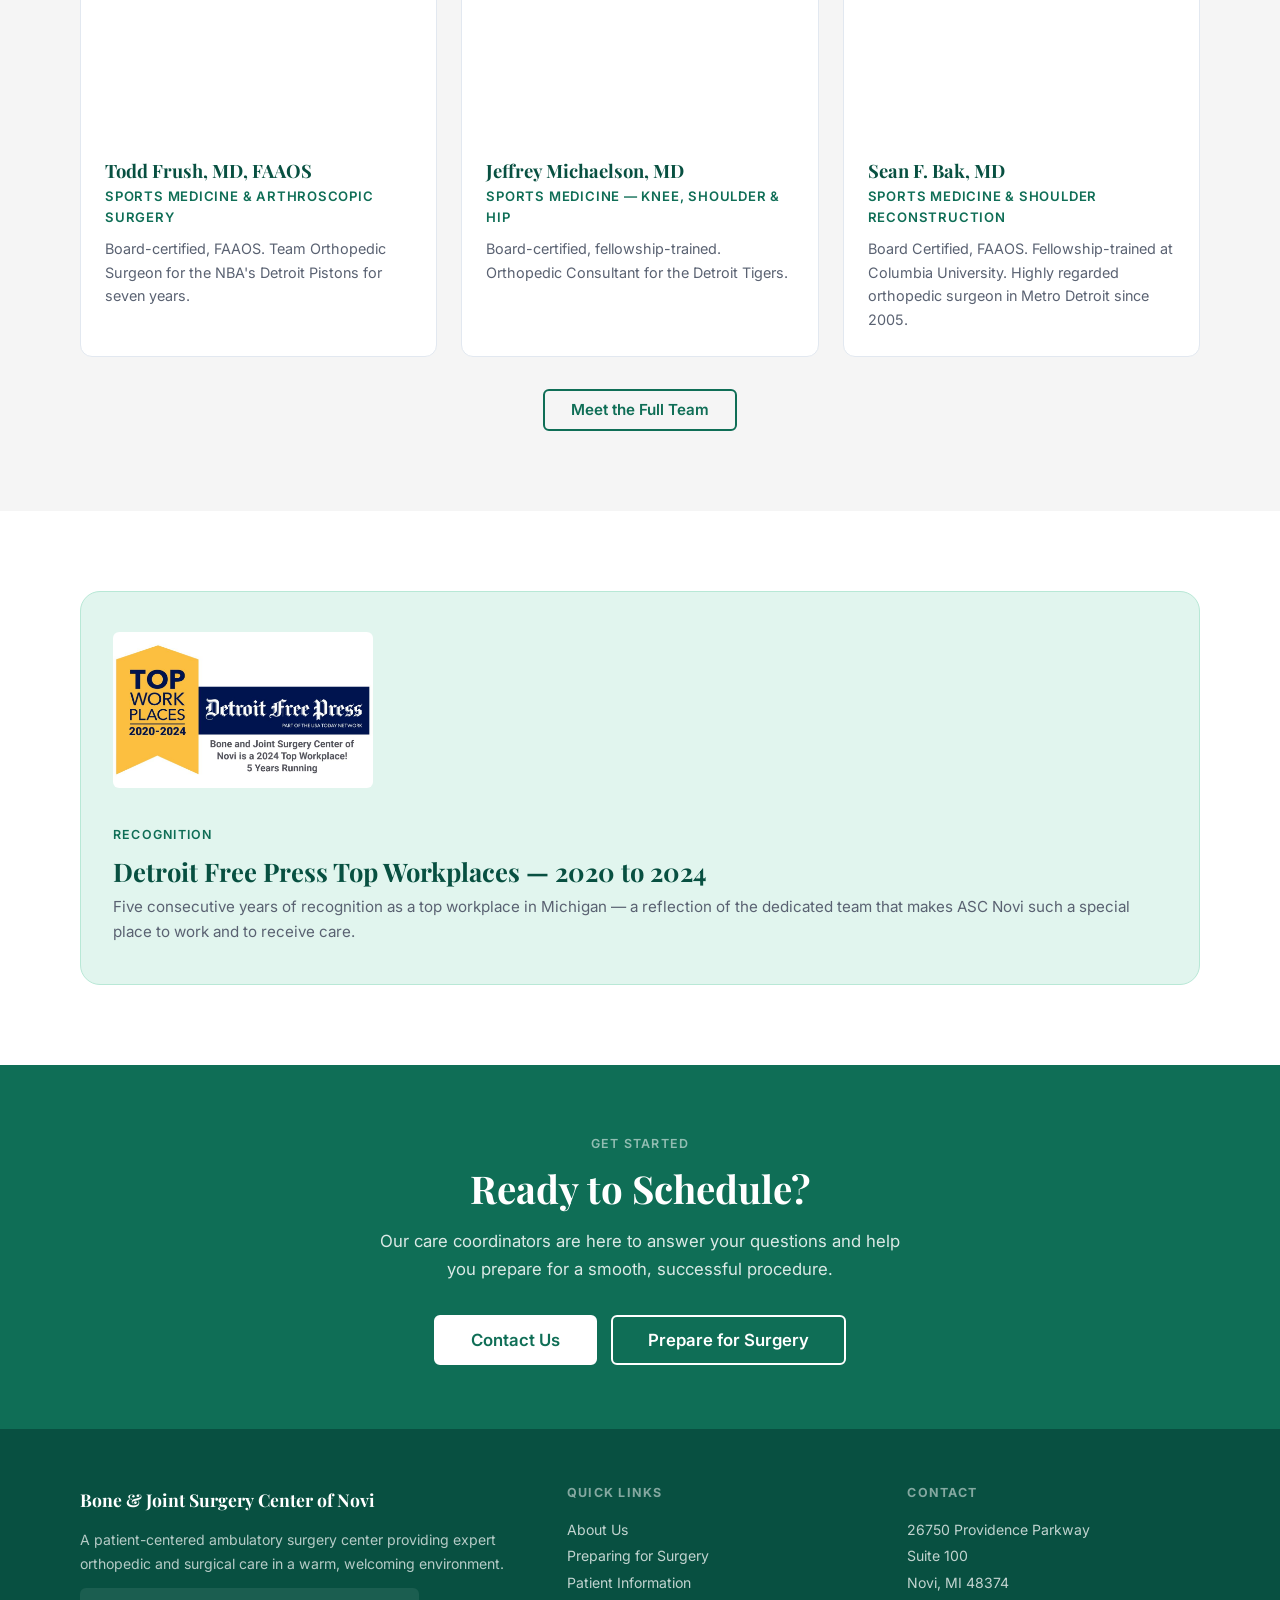
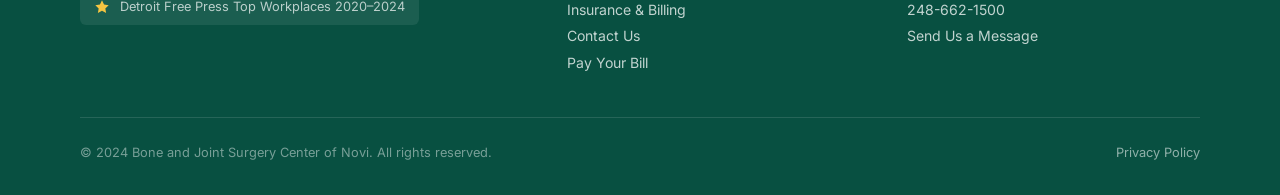
==== commit 44f137cb: "Add all 19 real surgeon names and bios from ascnovi.com Replace all Dr. [Name] placeholders with ver" ====
--- a/index.html
+++ b/index.html
@@ -147,29 +147,29 @@
       <div class="grid-3">
         <div class="surgeon-card">
           <img src="https://images.unsplash.com/photo-1612349317150-e413f6a5b16d?w=400&h=520&auto=format&fit=crop&crop=faces"
-            alt="Orthopedic Surgeon" loading="lazy" width="400" height="260" />
+            alt="Todd Frush MD FAAOS" loading="lazy" width="400" height="260" />
           <div class="surgeon-card-body">
-            <h4>Dr. [Name]</h4>
-            <p class="specialty">Orthopedic Surgery</p>
-            <p>Board-certified with fellowship training in joint replacement and reconstruction. Committed to restoring patient mobility and quality of life.</p>
+            <h4>Todd Frush, MD, FAAOS</h4>
+            <p class="specialty">Sports Medicine &amp; Arthroscopic Surgery</p>
+            <p>Board-certified, FAAOS. Team Orthopedic Surgeon for the NBA's Detroit Pistons for seven years.</p>
           </div>
         </div>
         <div class="surgeon-card">
           <img src="https://images.unsplash.com/photo-1559839734-2b71ea197ec2?w=400&h=520&auto=format&fit=crop&crop=faces"
-            alt="Spine Surgeon" loading="lazy" width="400" height="260" />
+            alt="Jeffrey Michaelson MD" loading="lazy" width="400" height="260" />
           <div class="surgeon-card-body">
-            <h4>Dr. [Name]</h4>
-            <p class="specialty">Spine &amp; Pain Management</p>
-            <p>Specializing in minimally invasive spinal procedures and interventional pain management with a focus on rapid recovery and lasting relief.</p>
+            <h4>Jeffrey Michaelson, MD</h4>
+            <p class="specialty">Sports Medicine — Knee, Shoulder &amp; Hip</p>
+            <p>Board-certified, fellowship-trained. Orthopedic Consultant for the Detroit Tigers.</p>
           </div>
         </div>
         <div class="surgeon-card">
           <img src="https://images.unsplash.com/photo-1622253692010-333f2da6031d?w=400&h=520&auto=format&fit=crop&crop=faces"
-            alt="Sports Medicine Surgeon" loading="lazy" width="400" height="260" />
+            alt="Sean F. Bak MD" loading="lazy" width="400" height="260" />
           <div class="surgeon-card-body">
-            <h4>Dr. [Name]</h4>
-            <p class="specialty">Sports Medicine &amp; Arthroscopy</p>
-            <p>Fellowship-trained in arthroscopic surgery and sports-related injuries, helping patients of all activity levels get back to what they love.</p>
+            <h4>Sean F. Bak, MD</h4>
+            <p class="specialty">Sports Medicine &amp; Shoulder Reconstruction</p>
+            <p>Board Certified, FAAOS. Fellowship-trained at Columbia University. Highly regarded orthopedic surgeon in Metro Detroit since 2005.</p>
           </div>
         </div>
       </div>
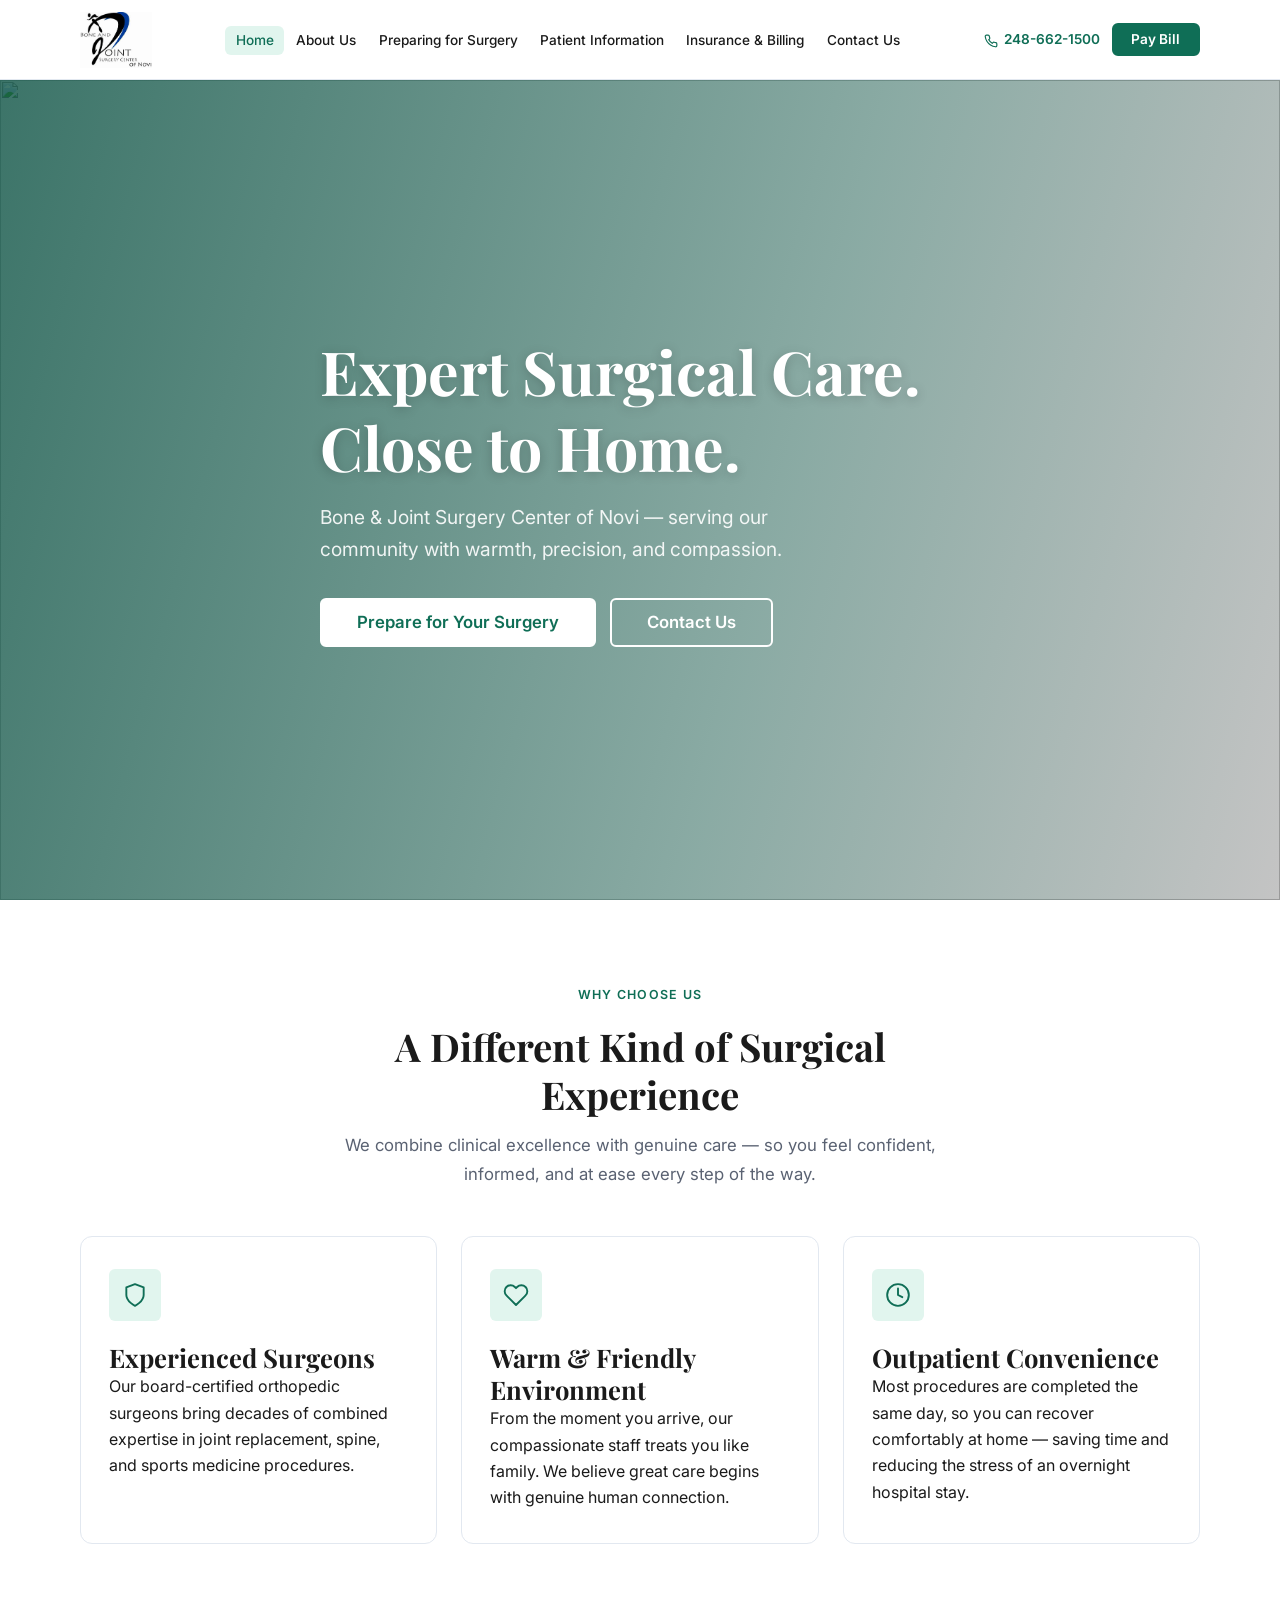
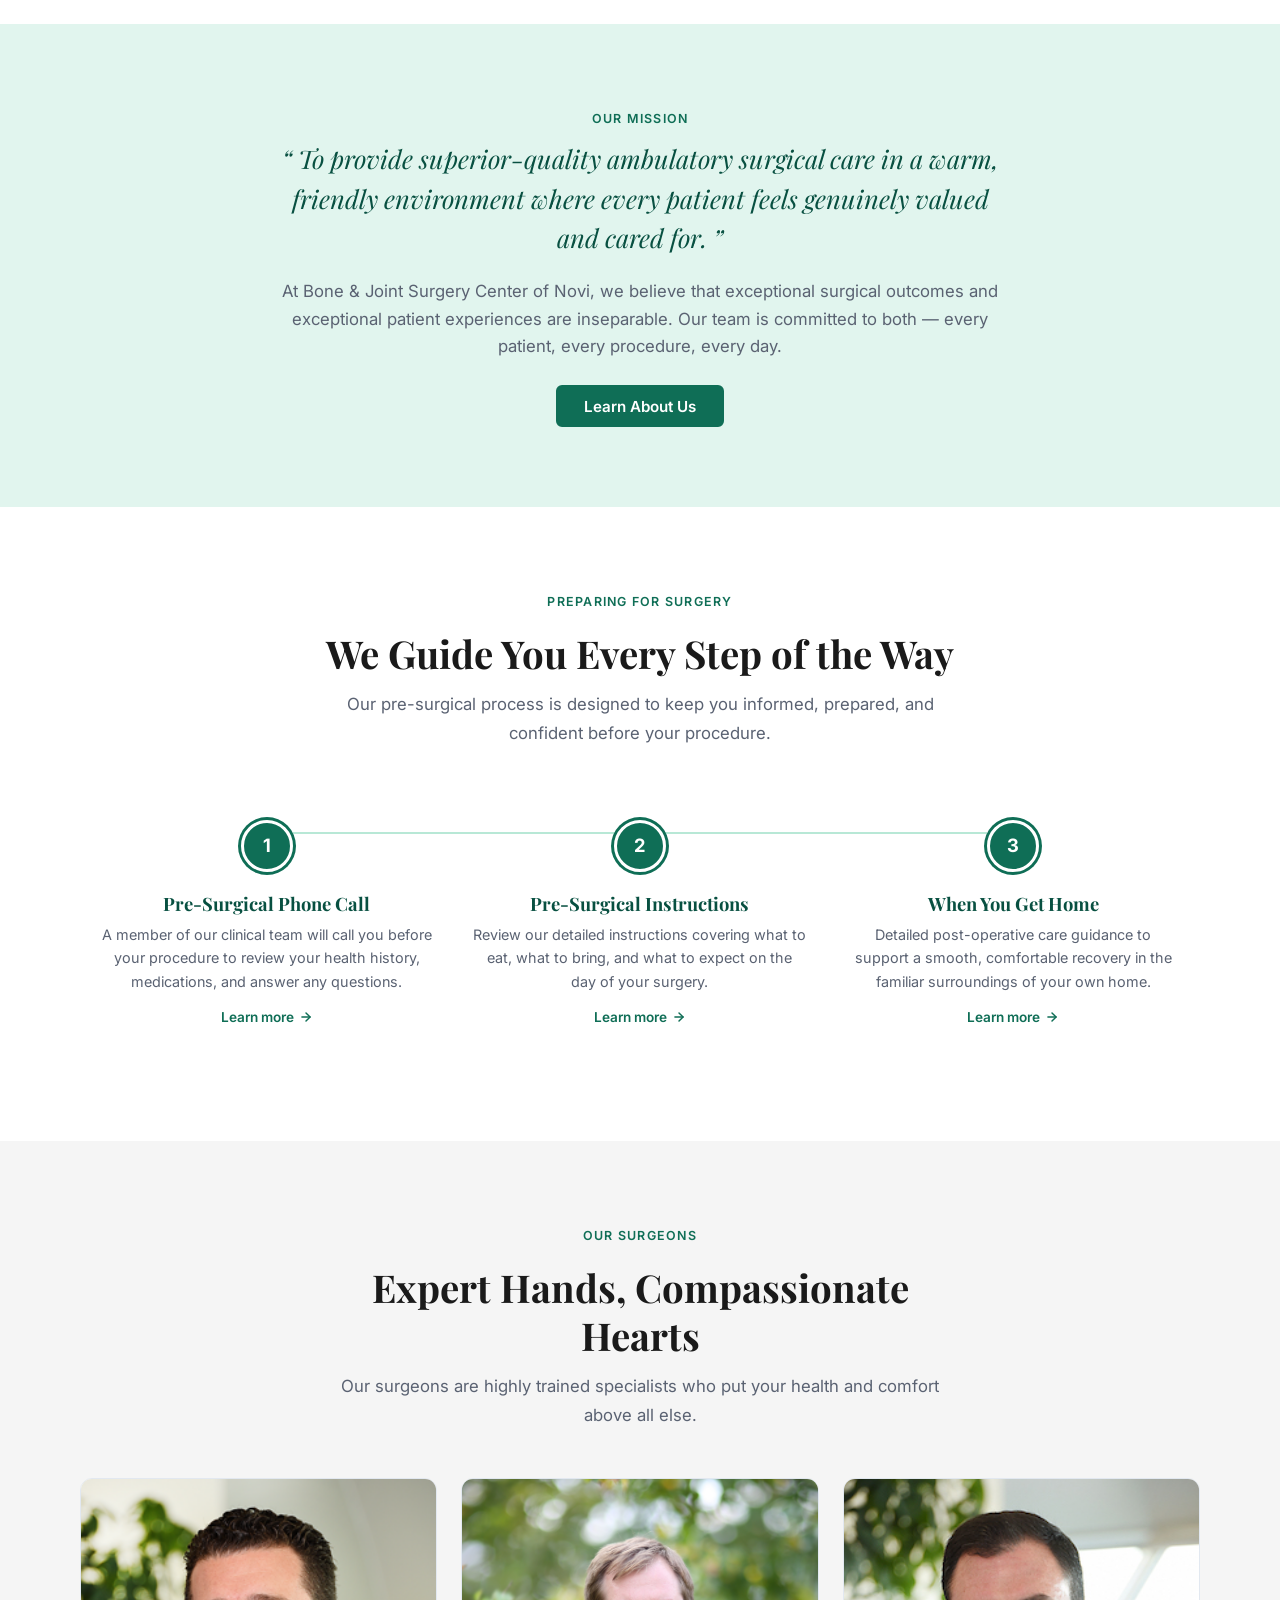
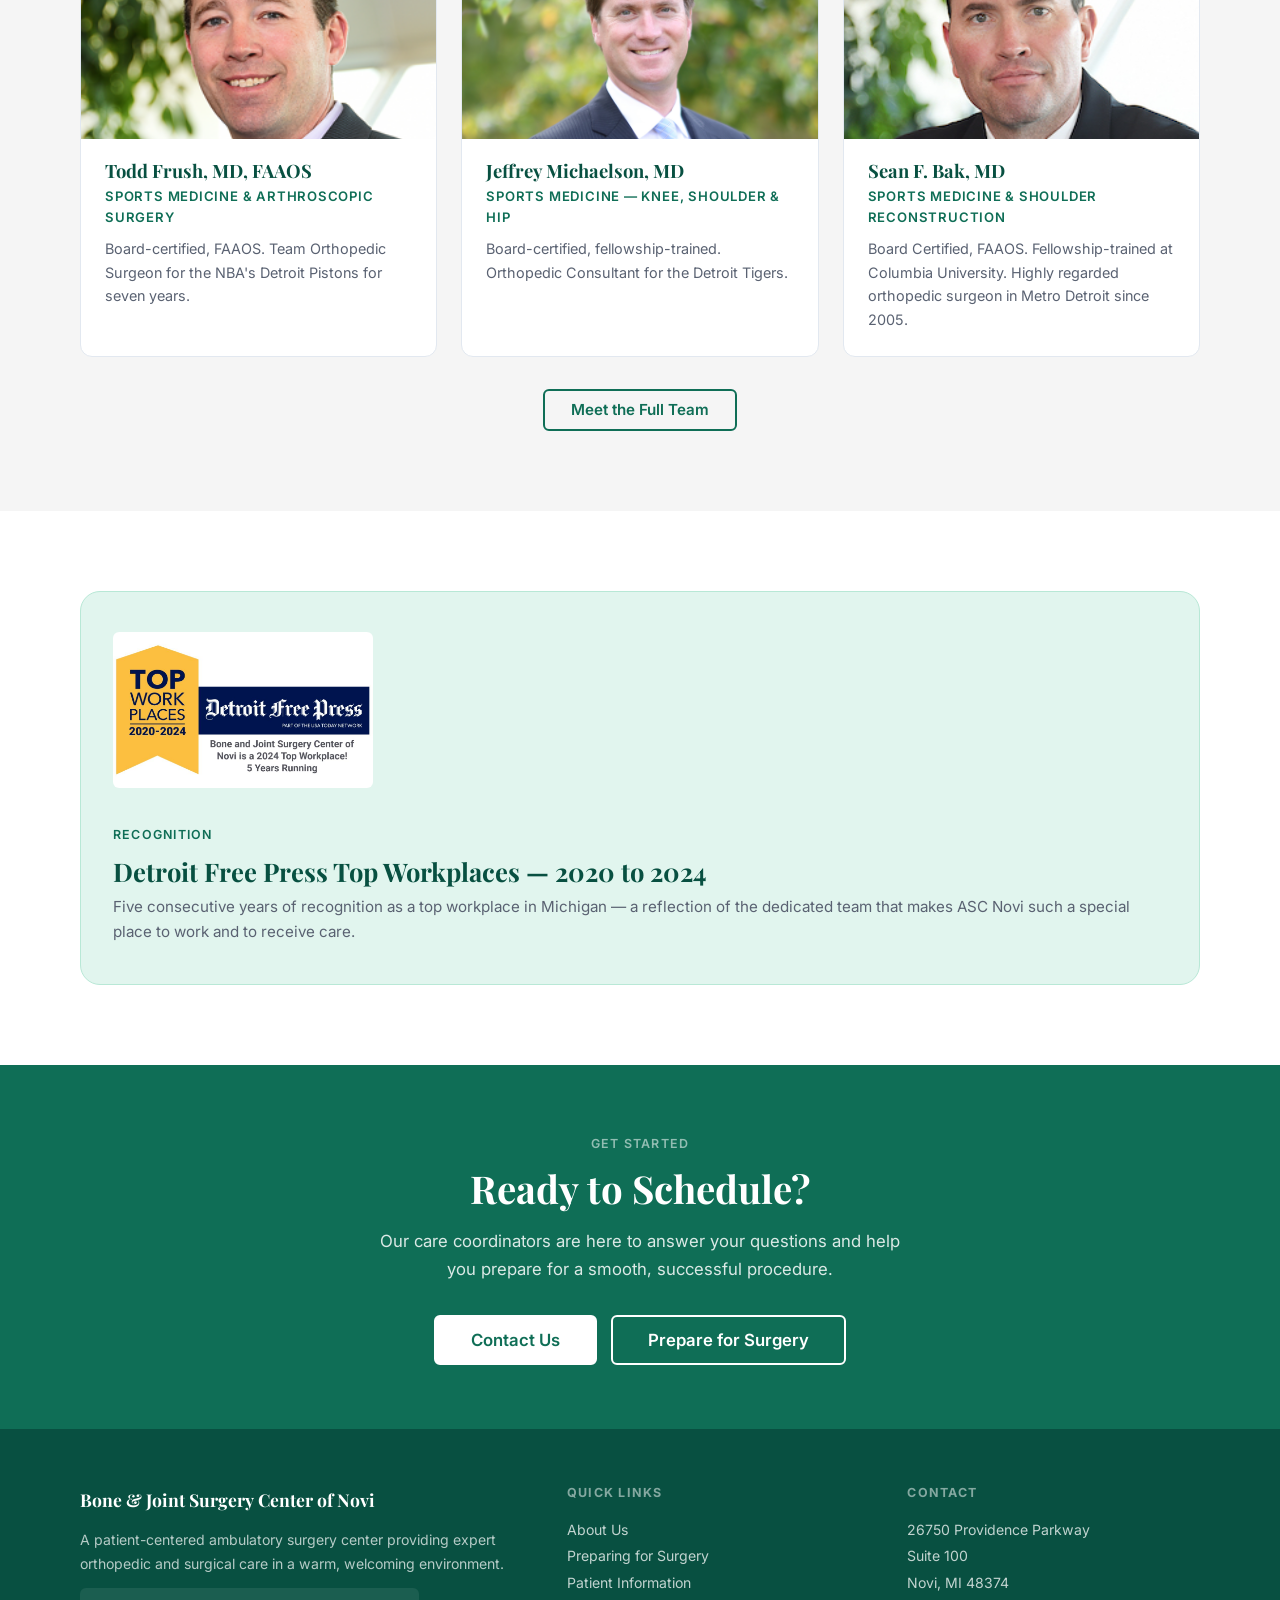
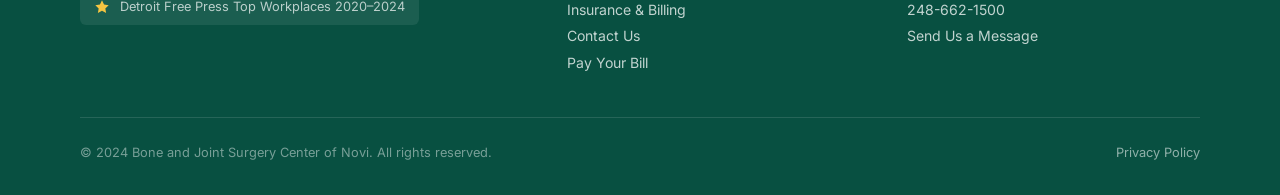
==== commit 8a18c46f: "Add real surgeon headshots from ascnovi.com Downloaded 17 professional headshots from ascnovi.com/wp" ====
--- a/index.html
+++ b/index.html
@@ -146,7 +146,7 @@
       </div>
       <div class="grid-3">
         <div class="surgeon-card">
-          <img src="https://images.unsplash.com/photo-1612349317150-e413f6a5b16d?w=400&h=520&auto=format&fit=crop&crop=faces"
+          <img src="images/surgeons/frush.png"
             alt="Todd Frush MD FAAOS" loading="lazy" width="400" height="260" />
           <div class="surgeon-card-body">
             <h4>Todd Frush, MD, FAAOS</h4>
@@ -155,7 +155,7 @@
           </div>
         </div>
         <div class="surgeon-card">
-          <img src="https://images.unsplash.com/photo-1559839734-2b71ea197ec2?w=400&h=520&auto=format&fit=crop&crop=faces"
+          <img src="images/surgeons/michaelson.jpg"
             alt="Jeffrey Michaelson MD" loading="lazy" width="400" height="260" />
           <div class="surgeon-card-body">
             <h4>Jeffrey Michaelson, MD</h4>
@@ -164,7 +164,7 @@
           </div>
         </div>
         <div class="surgeon-card">
-          <img src="https://images.unsplash.com/photo-1622253692010-333f2da6031d?w=400&h=520&auto=format&fit=crop&crop=faces"
+          <img src="images/surgeons/bak.jpg"
             alt="Sean F. Bak MD" loading="lazy" width="400" height="260" />
           <div class="surgeon-card-body">
             <h4>Sean F. Bak, MD</h4>
--- a/styles.css
+++ b/styles.css
@@ -461,6 +461,7 @@
   height: 260px;
   object-fit: cover;
   object-position: center top;
+  background: var(--color-bg);
 }
 .surgeon-card-body {
   padding: 1.25rem 1.5rem 1.5rem;
